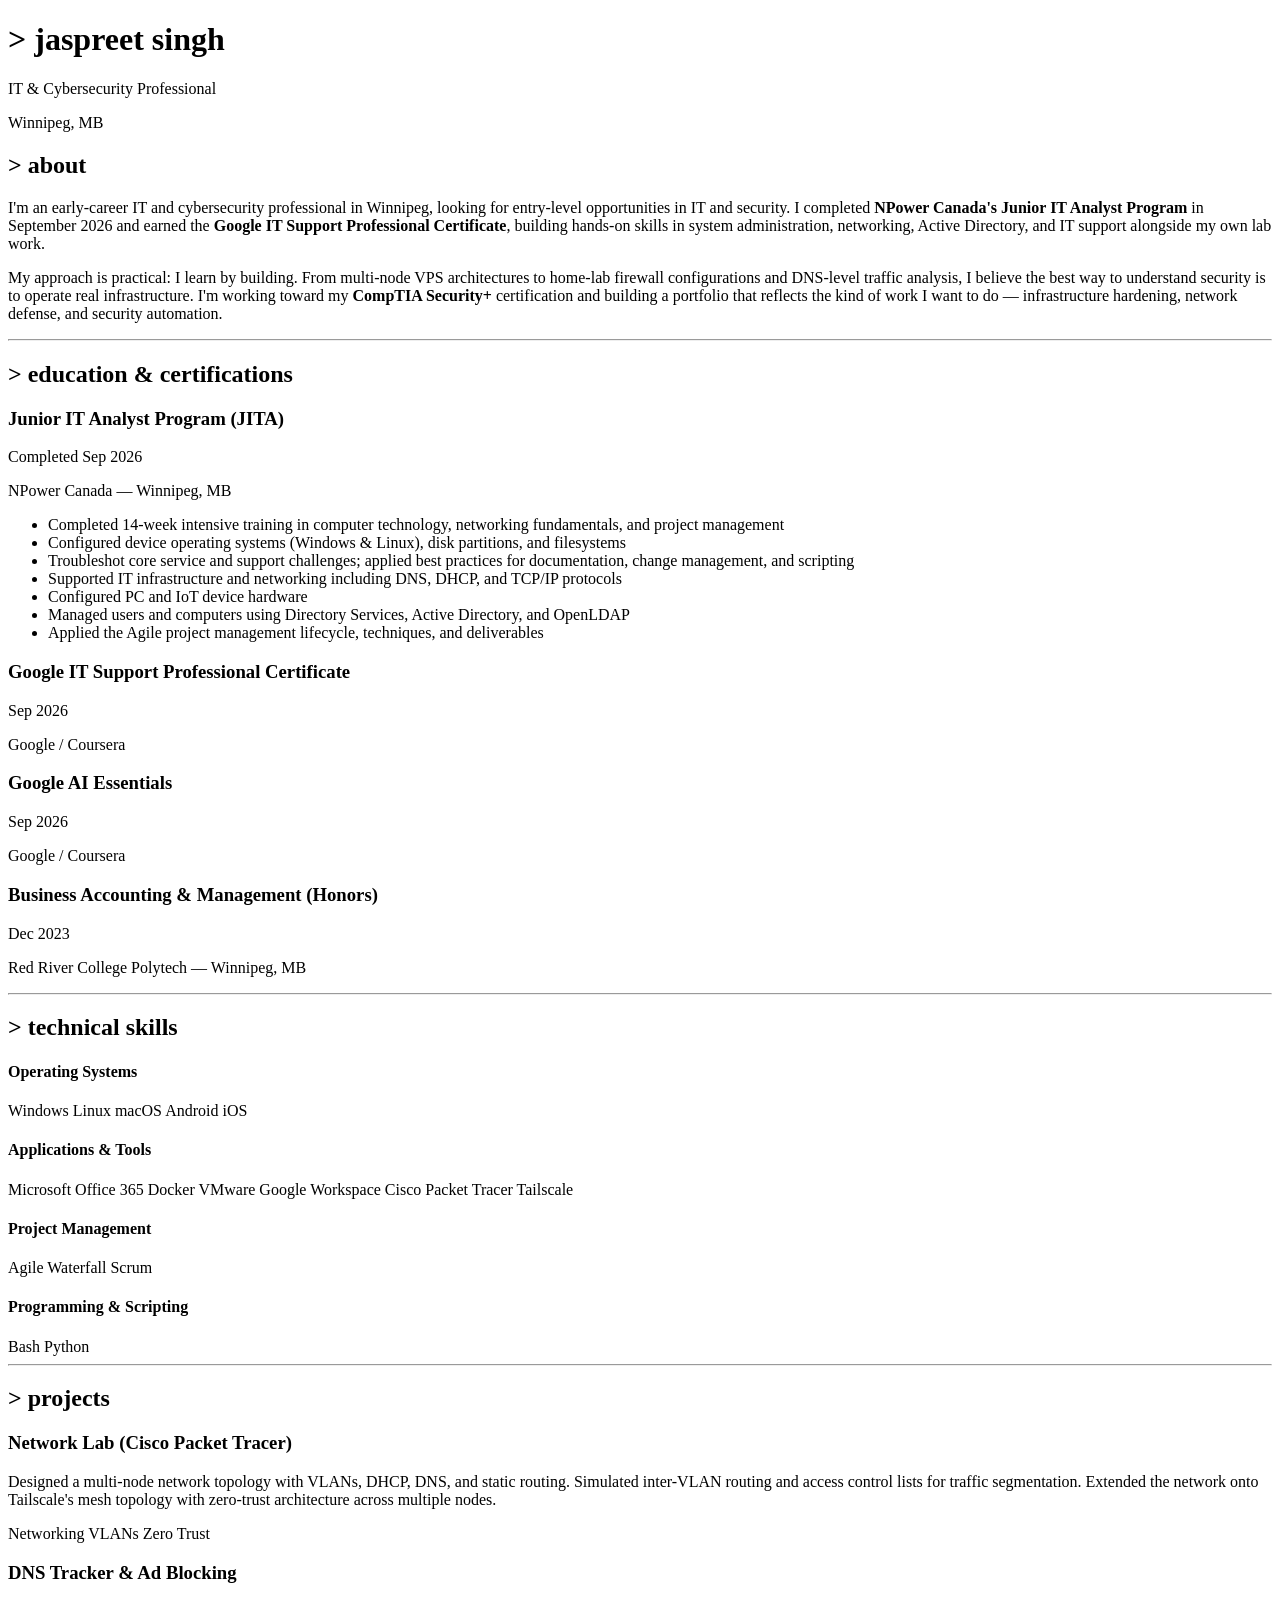
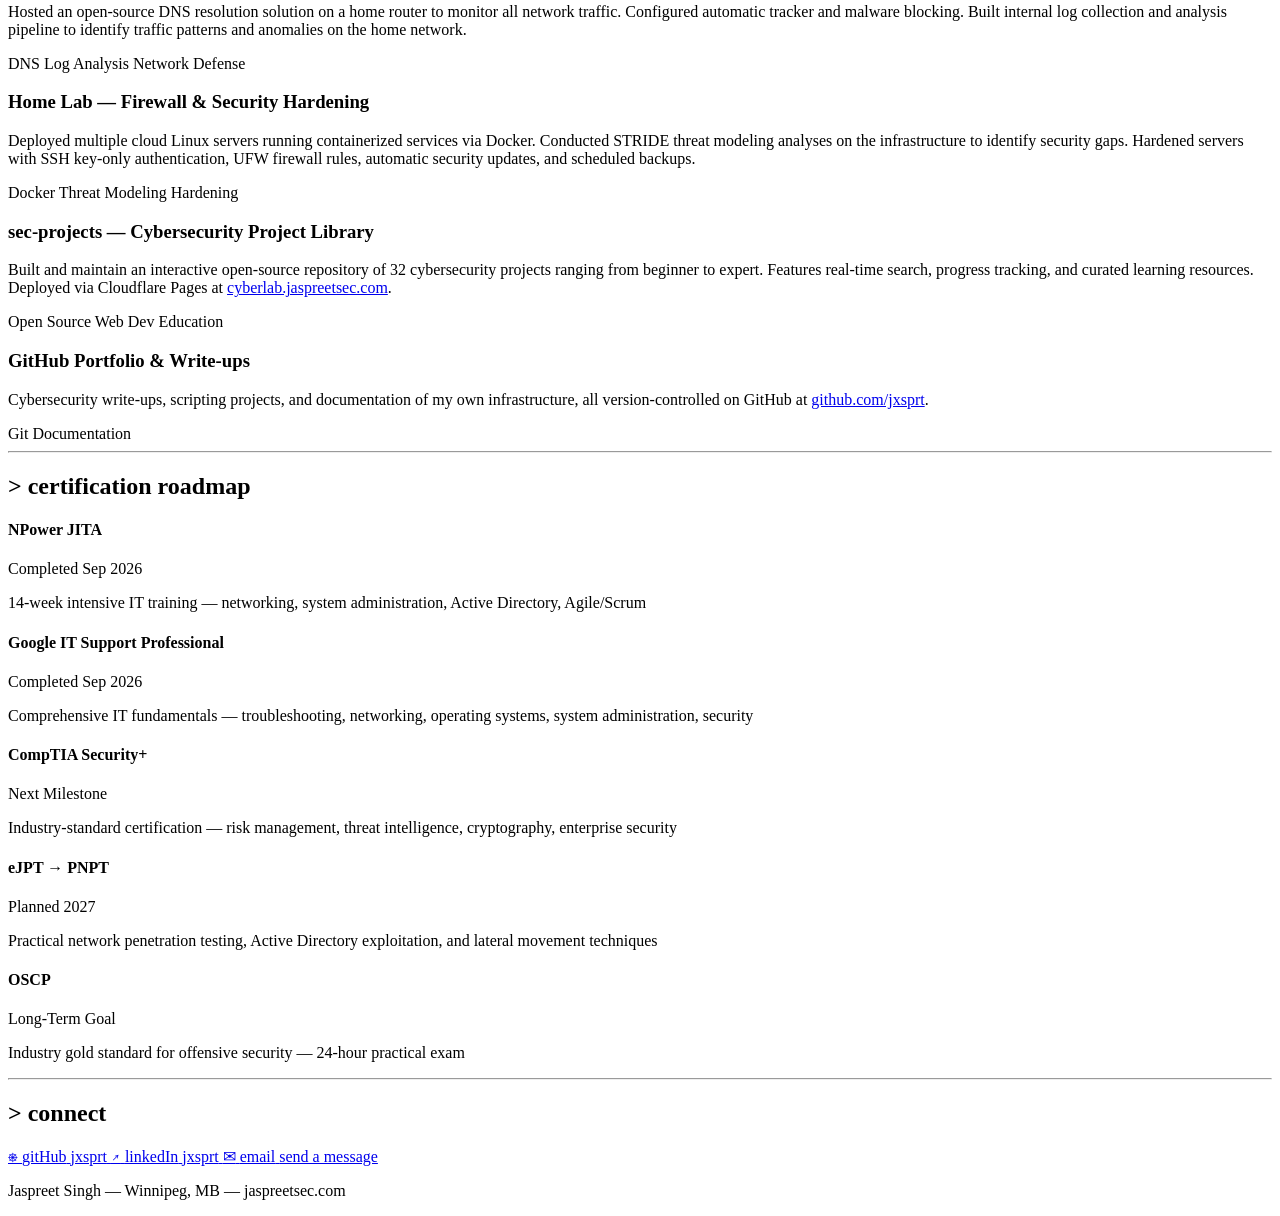
==== index.html @ 6d8e6ffd "Sync portfolio copy with resume: mark NPower JITA completed Sep 2026 Co-Authored-By: Devin AI <15824" ====
<!DOCTYPE html>
<html lang="en">
<head>
    <meta charset="UTF-8">
    <meta name="viewport" content="width=device-width, initial-scale=1.0">
    <meta name="description" content="Jaspreet Singh — IT & Cybersecurity Professional in Winnipeg. NPower JITA graduate and home lab builder seeking entry-level IT and cybersecurity roles.">
    <meta property="og:title" content="Jaspreet Singh — IT & Cybersecurity">
    <meta property="og:description" content="IT & Cybersecurity professional based in Winnipeg. Building infrastructure, breaking into security, documenting the journey.">
    <meta property="og:url" content="https://jaspreetsec.com">
    <meta property="og:type" content="website">
    <link rel="canonical" href="https://jaspreetsec.com">
    <title>Jaspreet Singh — IT & Cybersecurity</title>
    <link rel="icon" type="image/x-icon" href="favicon.ico">
    <link rel="stylesheet" href="styles.css">
</head>
<body>
    <div class="container">
        <header>
            <h1>> jaspreet singh</h1>
            <p class="subtitle">IT & Cybersecurity Professional</p>
            <p class="location">Winnipeg, MB</p>
        </header>

        <main>
            <!-- About -->
            <section id="about">
                <h2>&gt; about</h2>
                <p>I'm an early-career IT and cybersecurity professional in Winnipeg, looking for entry-level opportunities in IT and security. I completed <strong>NPower Canada's Junior IT Analyst Program</strong> in September 2026 and earned the <strong>Google IT Support Professional Certificate</strong>, building hands-on skills in system administration, networking, Active Directory, and IT support alongside my own lab work.</p>
                <p>My approach is practical: I learn by building. From multi-node VPS architectures to home-lab firewall configurations and DNS-level traffic analysis, I believe the best way to understand security is to operate real infrastructure. I'm working toward my <strong>CompTIA Security+</strong> certification and building a portfolio that reflects the kind of work I want to do — infrastructure hardening, network defense, and security automation.</p>
            </section>

            <hr>

            <!-- Education & Certifications -->
            <section id="education">
                <h2>&gt; education &amp; certifications</h2>

                <div class="edu-item">
                    <div class="edu-header">
                        <h3>Junior IT Analyst Program (JITA)</h3>
                        <span class="edu-status completed">Completed Sep 2026</span>
                    </div>
                    <p class="edu-subtitle">NPower Canada — Winnipeg, MB</p>
                    <ul>
                        <li>Completed 14-week intensive training in computer technology, networking fundamentals, and project management</li>
                        <li>Configured device operating systems (Windows & Linux), disk partitions, and filesystems</li>
                        <li>Troubleshot core service and support challenges; applied best practices for documentation, change management, and scripting</li>
                        <li>Supported IT infrastructure and networking including DNS, DHCP, and TCP/IP protocols</li>
                        <li>Configured PC and IoT device hardware</li>
                        <li>Managed users and computers using Directory Services, Active Directory, and OpenLDAP</li>
                        <li>Applied the Agile project management lifecycle, techniques, and deliverables</li>
                    </ul>
                </div>

                <div class="edu-item">
                    <div class="edu-header">
                        <h3>Google IT Support Professional Certificate</h3>
                        <span class="edu-status completed">Sep 2026</span>
                    </div>
                    <p class="edu-subtitle">Google / Coursera</p>
                </div>

                <div class="edu-item">
                    <div class="edu-header">
                        <h3>Google AI Essentials</h3>
                        <span class="edu-status completed">Sep 2026</span>
                    </div>
                    <p class="edu-subtitle">Google / Coursera</p>
                </div>

                <div class="edu-item">
                    <div class="edu-header">
                        <h3>Business Accounting & Management (Honors)</h3>
                        <span class="edu-status completed">Dec 2023</span>
                    </div>
                    <p class="edu-subtitle">Red River College Polytech — Winnipeg, MB</p>
                </div>
            </section>

            <hr>

            <!-- Technical Skills -->
            <section id="skills">
                <h2>&gt; technical skills</h2>

                <div class="skill-category">
                    <h4>Operating Systems</h4>
                    <div class="skills-row">
                        <span class="skill-tag">Windows</span>
                        <span class="skill-tag">Linux</span>
                        <span class="skill-tag">macOS</span>
                        <span class="skill-tag">Android</span>
                        <span class="skill-tag">iOS</span>
                    </div>
                </div>

                <div class="skill-category">
                    <h4>Applications & Tools</h4>
                    <div class="skills-row">
                        <span class="skill-tag">Microsoft Office 365</span>
                        <span class="skill-tag">Docker</span>
                        <span class="skill-tag">VMware</span>
                        <span class="skill-tag">Google Workspace</span>
                        <span class="skill-tag">Cisco Packet Tracer</span>
                        <span class="skill-tag">Tailscale</span>
                    </div>
                </div>

                <div class="skill-category">
                    <h4>Project Management</h4>
                    <div class="skills-row">
                        <span class="skill-tag">Agile</span>
                        <span class="skill-tag">Waterfall</span>
                        <span class="skill-tag">Scrum</span>
                    </div>
                </div>

                <div class="skill-category">
                    <h4>Programming & Scripting</h4>
                    <div class="skills-row">
                        <span class="skill-tag">Bash</span>
                        <span class="skill-tag">Python</span>
                    </div>
                </div>
            </section>

            <hr>

            <!-- Projects -->
            <section id="projects">
                <h2>&gt; projects</h2>

                <div class="project">
                    <h3>Network Lab (Cisco Packet Tracer)</h3>
                    <p>Designed a multi-node network topology with VLANs, DHCP, DNS, and static routing. Simulated inter-VLAN routing and access control lists for traffic segmentation. Extended the network onto Tailscale's mesh topology with zero-trust architecture across multiple nodes.</p>
                    <div class="project-tags">
                        <span class="tag">Networking</span>
                        <span class="tag">VLANs</span>
                        <span class="tag">Zero Trust</span>
                    </div>
                </div>

                <div class="project">
                    <h3>DNS Tracker & Ad Blocking</h3>
                    <p>Hosted an open-source DNS resolution solution on a home router to monitor all network traffic. Configured automatic tracker and malware blocking. Built internal log collection and analysis pipeline to identify traffic patterns and anomalies on the home network.</p>
                    <div class="project-tags">
                        <span class="tag">DNS</span>
                        <span class="tag">Log Analysis</span>
                        <span class="tag">Network Defense</span>
                    </div>
                </div>

                <div class="project">
                    <h3>Home Lab — Firewall & Security Hardening</h3>
                    <p>Deployed multiple cloud Linux servers running containerized services via Docker. Conducted STRIDE threat modeling analyses on the infrastructure to identify security gaps. Hardened servers with SSH key-only authentication, UFW firewall rules, automatic security updates, and scheduled backups.</p>
                    <div class="project-tags">
                        <span class="tag">Docker</span>
                        <span class="tag">Threat Modeling</span>
                        <span class="tag">Hardening</span>
                    </div>
                </div>

                <div class="project">
                    <h3>sec-projects — Cybersecurity Project Library</h3>
                    <p>Built and maintain an interactive open-source repository of 32 cybersecurity projects ranging from beginner to expert. Features real-time search, progress tracking, and curated learning resources. Deployed via Cloudflare Pages at <a href="https://cyberlab.jaspreetsec.com" target="_blank" rel="noopener noreferrer" class="link">cyberlab.jaspreetsec.com</a>.</p>
                    <div class="project-tags">
                        <span class="tag">Open Source</span>
                        <span class="tag">Web Dev</span>
                        <span class="tag">Education</span>
                    </div>
                </div>

                <div class="project">
                    <h3>GitHub Portfolio & Write-ups</h3>
                    <p>Cybersecurity write-ups, scripting projects, and documentation of my own infrastructure, all version-controlled on GitHub at <a href="https://github.com/jxsprt" target="_blank" rel="noopener noreferrer" class="link">github.com/jxsprt</a>.</p>
                    <div class="project-tags">
                        <span class="tag">Git</span>
                        <span class="tag">Documentation</span>
                    </div>
                </div>
            </section>

            <hr>

            <!-- Cert Roadmap -->
            <section id="roadmap">
                <h2>&gt; certification roadmap</h2>
                <div class="roadmap">
                    <div class="roadmap-item">
                        <div class="roadmap-marker active"></div>
                        <div class="roadmap-content">
                            <h4>NPower JITA</h4>
                            <span class="roadmap-status">Completed Sep 2026</span>
                            <p>14-week intensive IT training — networking, system administration, Active Directory, Agile/Scrum</p>
                        </div>
                    </div>
                    <div class="roadmap-item">
                        <div class="roadmap-marker active"></div>
                        <div class="roadmap-content">
                            <h4>Google IT Support Professional</h4>
                            <span class="roadmap-status">Completed Sep 2026</span>
                            <p>Comprehensive IT fundamentals — troubleshooting, networking, operating systems, system administration, security</p>
                        </div>
                    </div>
                    <div class="roadmap-item">
                        <div class="roadmap-marker"></div>
                        <div class="roadmap-content">
                            <h4>CompTIA Security+</h4>
                            <span class="roadmap-status">Next Milestone</span>
                            <p>Industry-standard certification — risk management, threat intelligence, cryptography, enterprise security</p>
                        </div>
                    </div>
                    <div class="roadmap-item">
                        <div class="roadmap-marker"></div>
                        <div class="roadmap-content">
                            <h4>eJPT → PNPT</h4>
                            <span class="roadmap-status">Planned 2027</span>
                            <p>Practical network penetration testing, Active Directory exploitation, and lateral movement techniques</p>
                        </div>
                    </div>
                    <div class="roadmap-item">
                        <div class="roadmap-marker"></div>
                        <div class="roadmap-content">
                            <h4>OSCP</h4>
                            <span class="roadmap-status">Long-Term Goal</span>
                            <p>Industry gold standard for offensive security — 24-hour practical exam</p>
                        </div>
                    </div>
                </div>
            </section>

            <hr>

            <!-- Connect -->
            <section id="connect">
                <h2>&gt; connect</h2>
                <div class="connect-grid">
                    <a href="https://github.com/jxsprt" target="_blank" rel="noopener noreferrer" class="connect-link">
                        <span class="connect-icon">&#x2388;</span>
                        <span>gitHub</span>
                        <span class="connect-handle">jxsprt</span>
                    </a>
                    <a href="https://linkedin.com/in/jxsprt" target="_blank" rel="noopener noreferrer" class="connect-link">
                        <span class="connect-icon">&#x2197;</span>
                        <span>linkedIn</span>
                        <span class="connect-handle">jxsprt</span>
                    </a>
                    <a href="mailto:hello@jaspreetsec.com" class="connect-link">
                        <span class="connect-icon">&#x2709;</span>
                        <span>email</span>
                        <span class="connect-handle">send a message</span>
                    </a>
                </div>
            </section>
        </main>

        <footer>
            <p>Jaspreet Singh &mdash; Winnipeg, MB &mdash; jaspreetsec.com</p>
        </footer>
    </div>
    <script src="script.js"></script>
</body>
</html>
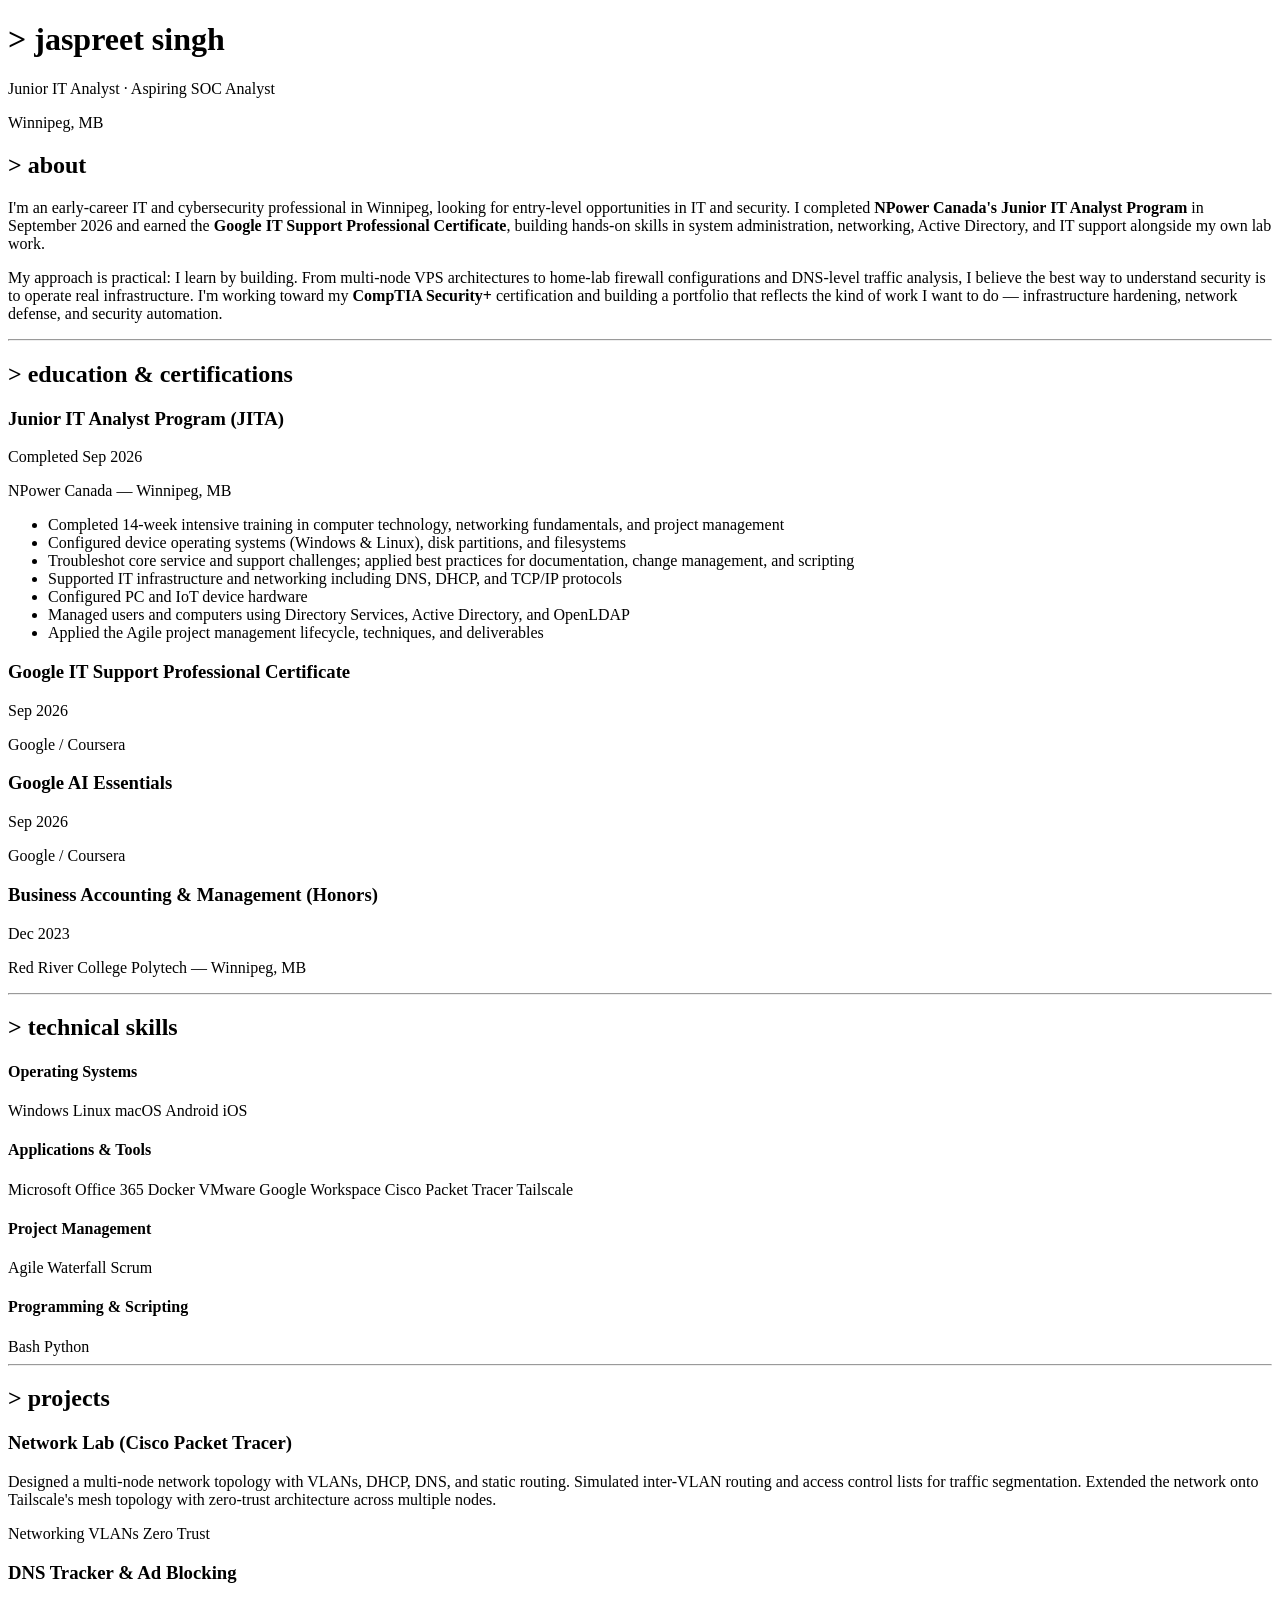
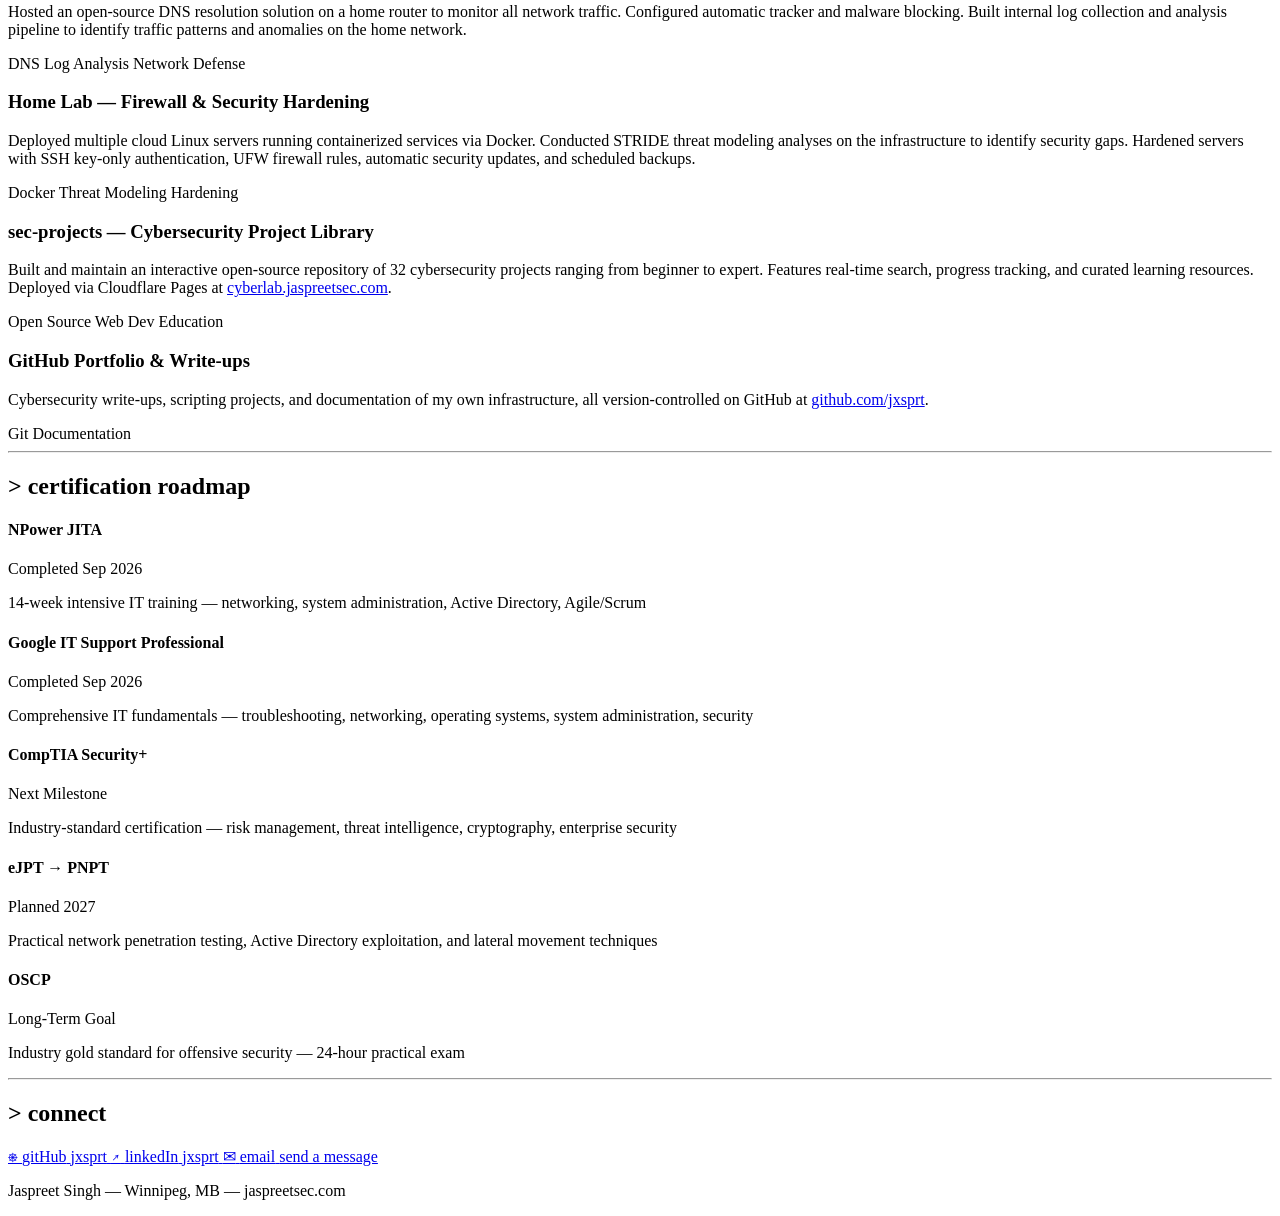
==== commit 9cca17f0: "Name target roles in header: Junior IT Analyst, Aspiring SOC Analyst Co-Authored-By: Devin AI <15824" ====
--- a/index.html
+++ b/index.html
@@ -4,12 +4,12 @@
     <meta charset="UTF-8">
     <meta name="viewport" content="width=device-width, initial-scale=1.0">
     <meta name="description" content="Jaspreet Singh — IT & Cybersecurity Professional in Winnipeg. NPower JITA graduate and home lab builder seeking entry-level IT and cybersecurity roles.">
-    <meta property="og:title" content="Jaspreet Singh — IT & Cybersecurity">
+    <meta property="og:title" content="Jaspreet Singh — Junior IT Analyst · Aspiring SOC Analyst">
     <meta property="og:description" content="IT & Cybersecurity professional based in Winnipeg. Building infrastructure, breaking into security, documenting the journey.">
     <meta property="og:url" content="https://jaspreetsec.com">
     <meta property="og:type" content="website">
     <link rel="canonical" href="https://jaspreetsec.com">
-    <title>Jaspreet Singh — IT & Cybersecurity</title>
+    <title>Jaspreet Singh — Junior IT Analyst · Aspiring SOC Analyst</title>
     <link rel="icon" type="image/x-icon" href="favicon.ico">
     <link rel="stylesheet" href="styles.css">
 </head>
@@ -17,7 +17,7 @@
     <div class="container">
         <header>
             <h1>> jaspreet singh</h1>
-            <p class="subtitle">IT & Cybersecurity Professional</p>
+            <p class="subtitle">Junior IT Analyst &middot; Aspiring SOC Analyst</p>
             <p class="location">Winnipeg, MB</p>
         </header>
 
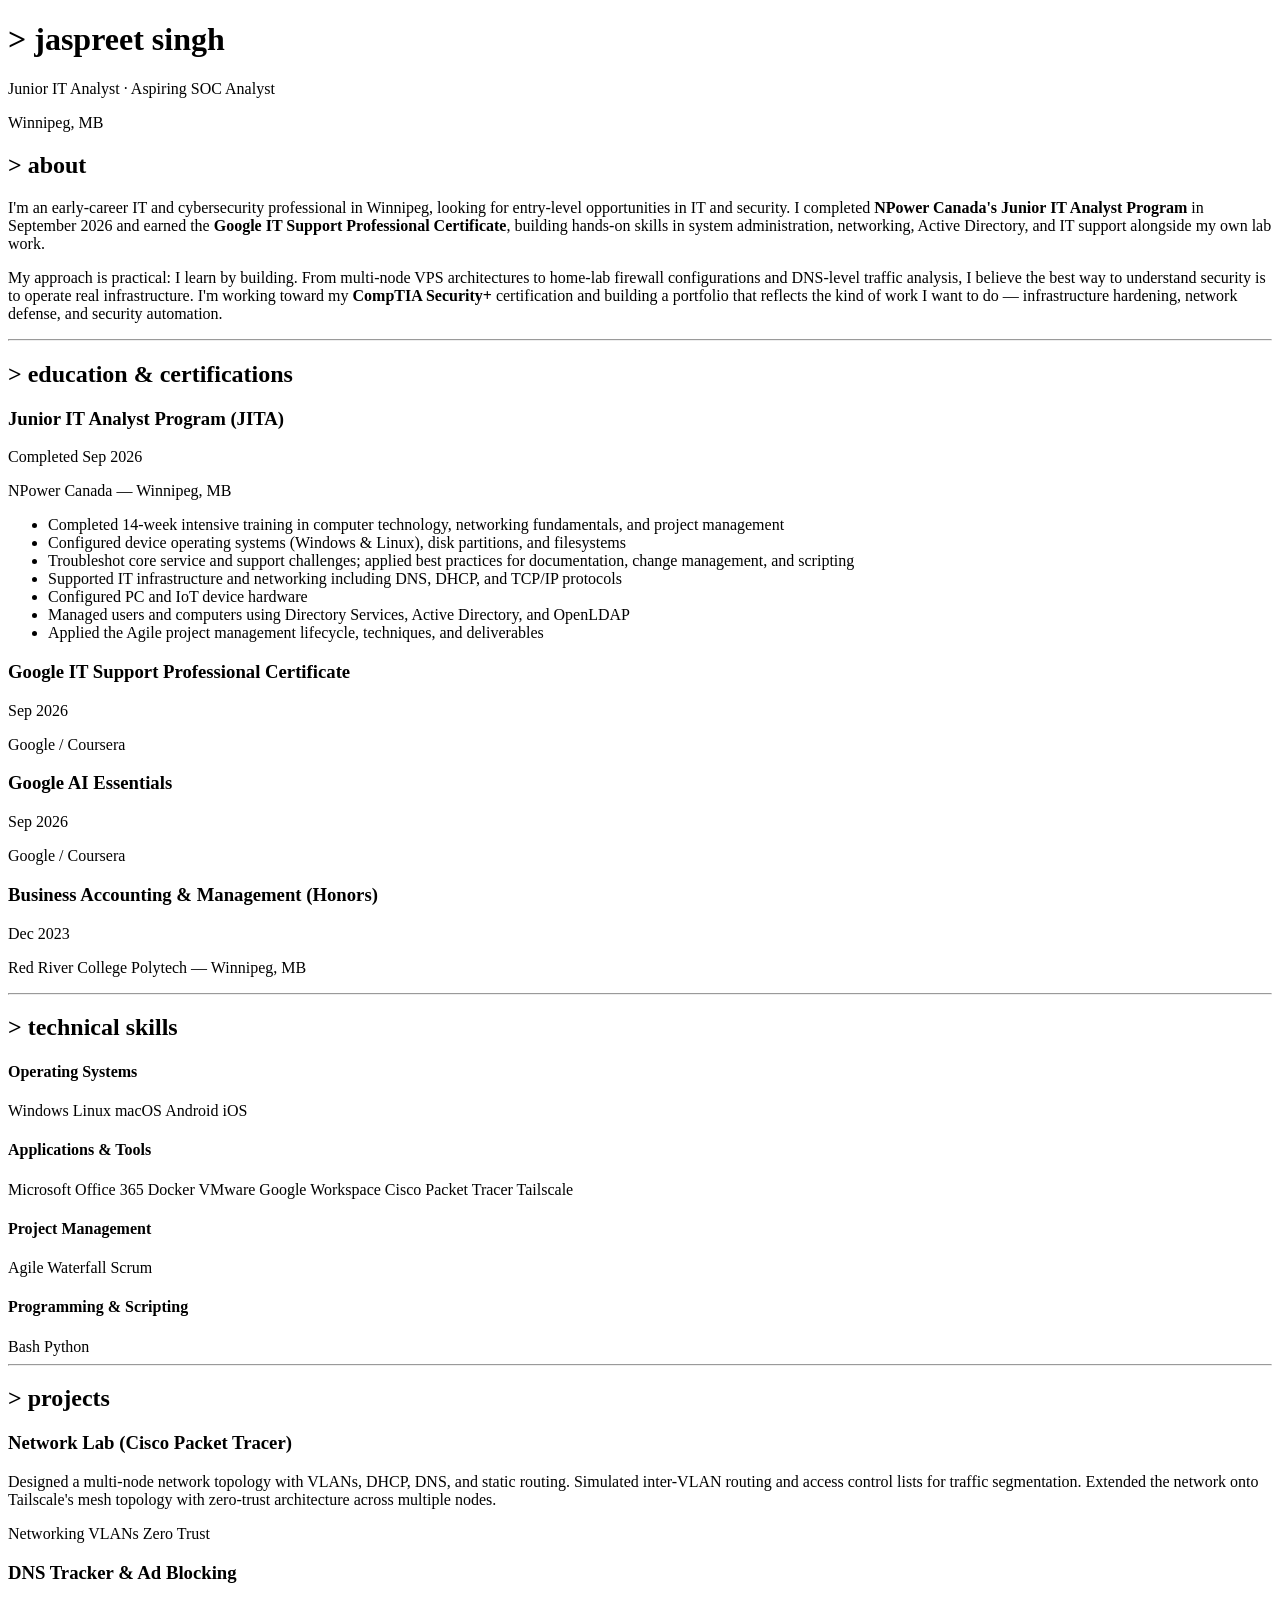
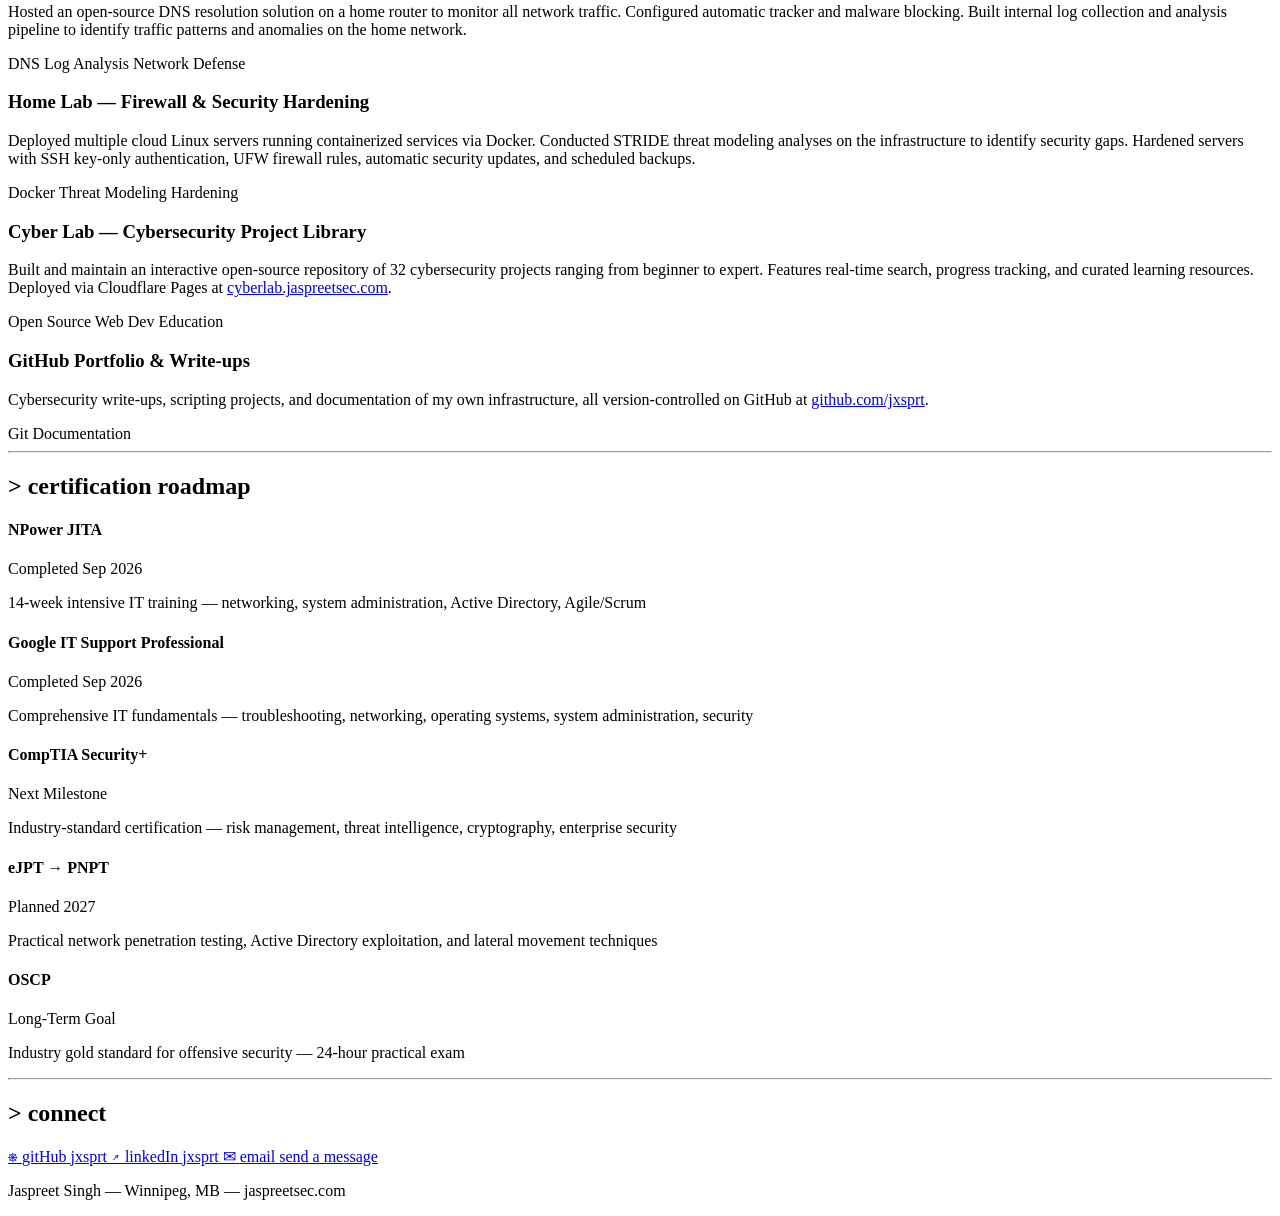
==== commit 2f34f4f0: "Rename sec-projects to Cyber Lab Co-Authored-By: Devin AI <158243242+devin-ai-integration[bot]@users" ====
--- a/index.html
+++ b/index.html
@@ -161,7 +161,7 @@
                 </div>
 
                 <div class="project">
-                    <h3>sec-projects — Cybersecurity Project Library</h3>
+                    <h3>Cyber Lab — Cybersecurity Project Library</h3>
                     <p>Built and maintain an interactive open-source repository of 32 cybersecurity projects ranging from beginner to expert. Features real-time search, progress tracking, and curated learning resources. Deployed via Cloudflare Pages at <a href="https://cyberlab.jaspreetsec.com" target="_blank" rel="noopener noreferrer" class="link">cyberlab.jaspreetsec.com</a>.</p>
                     <div class="project-tags">
                         <span class="tag">Open Source</span>
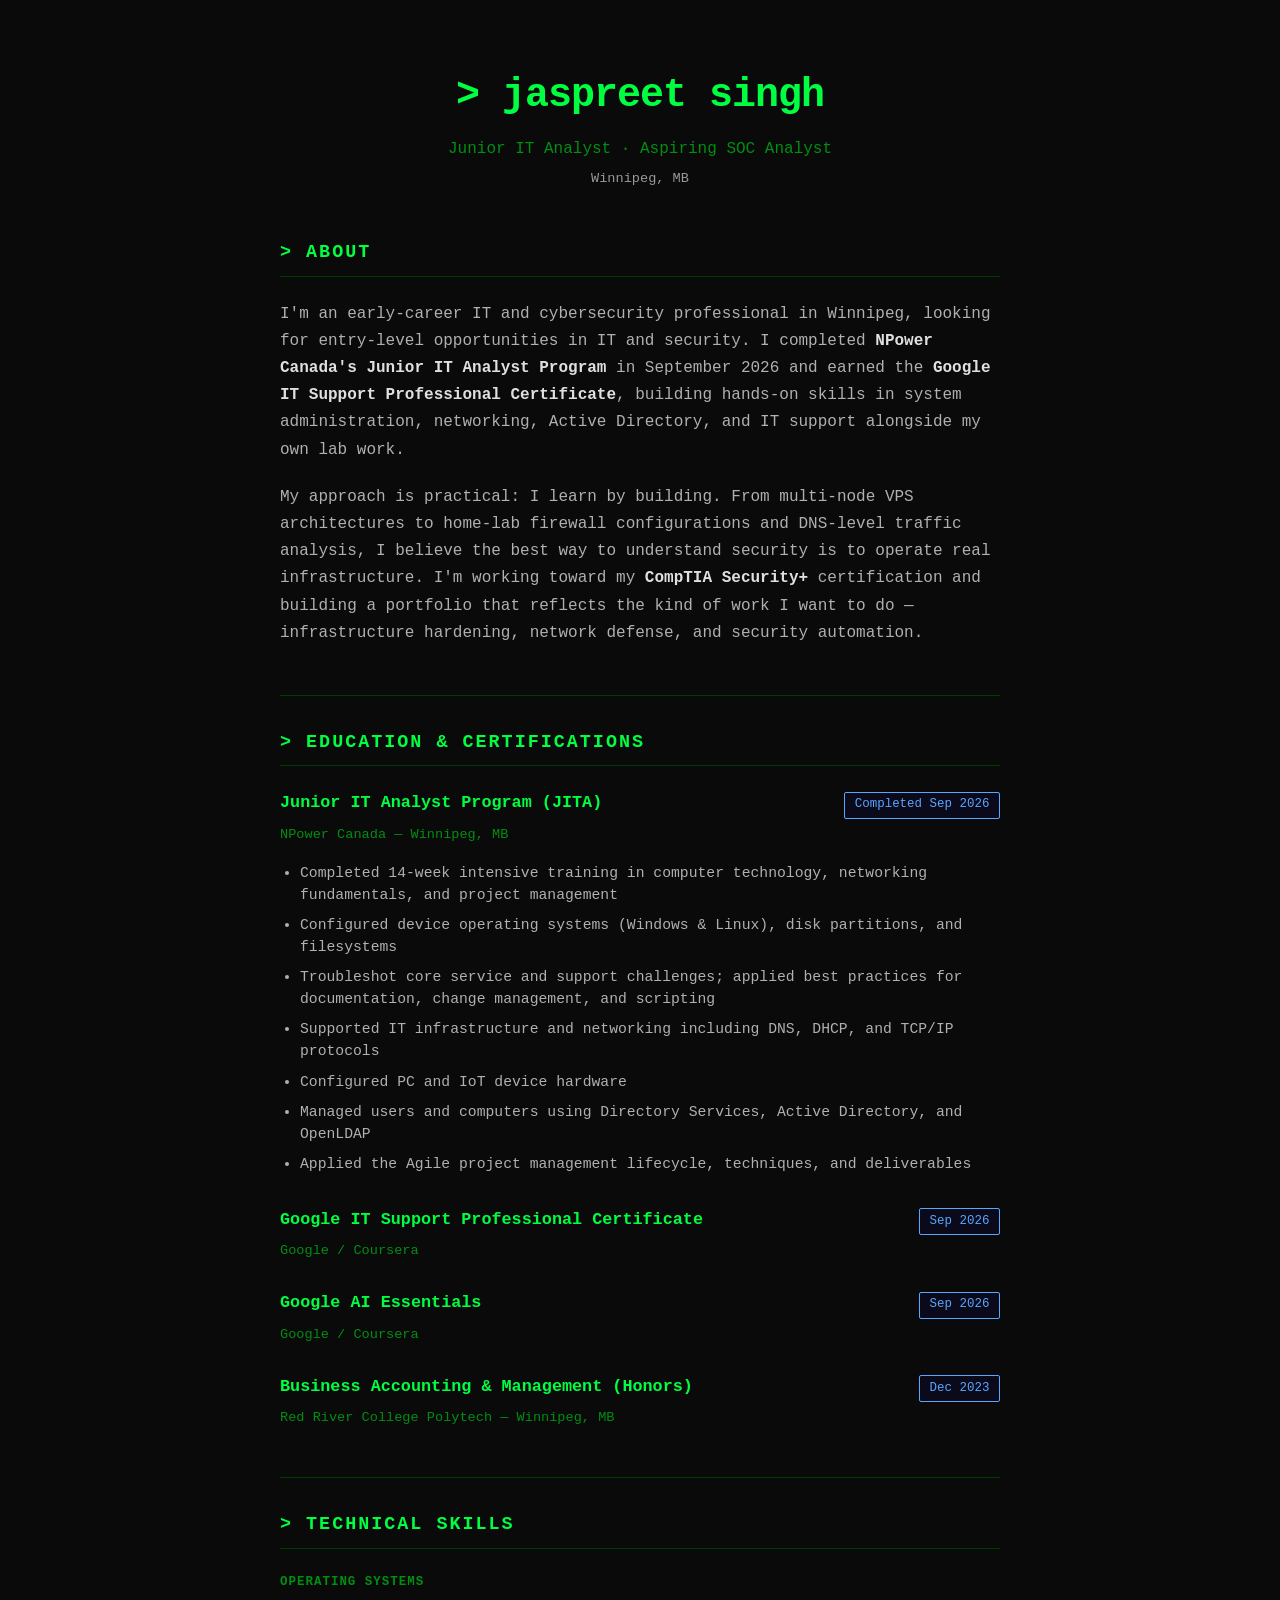
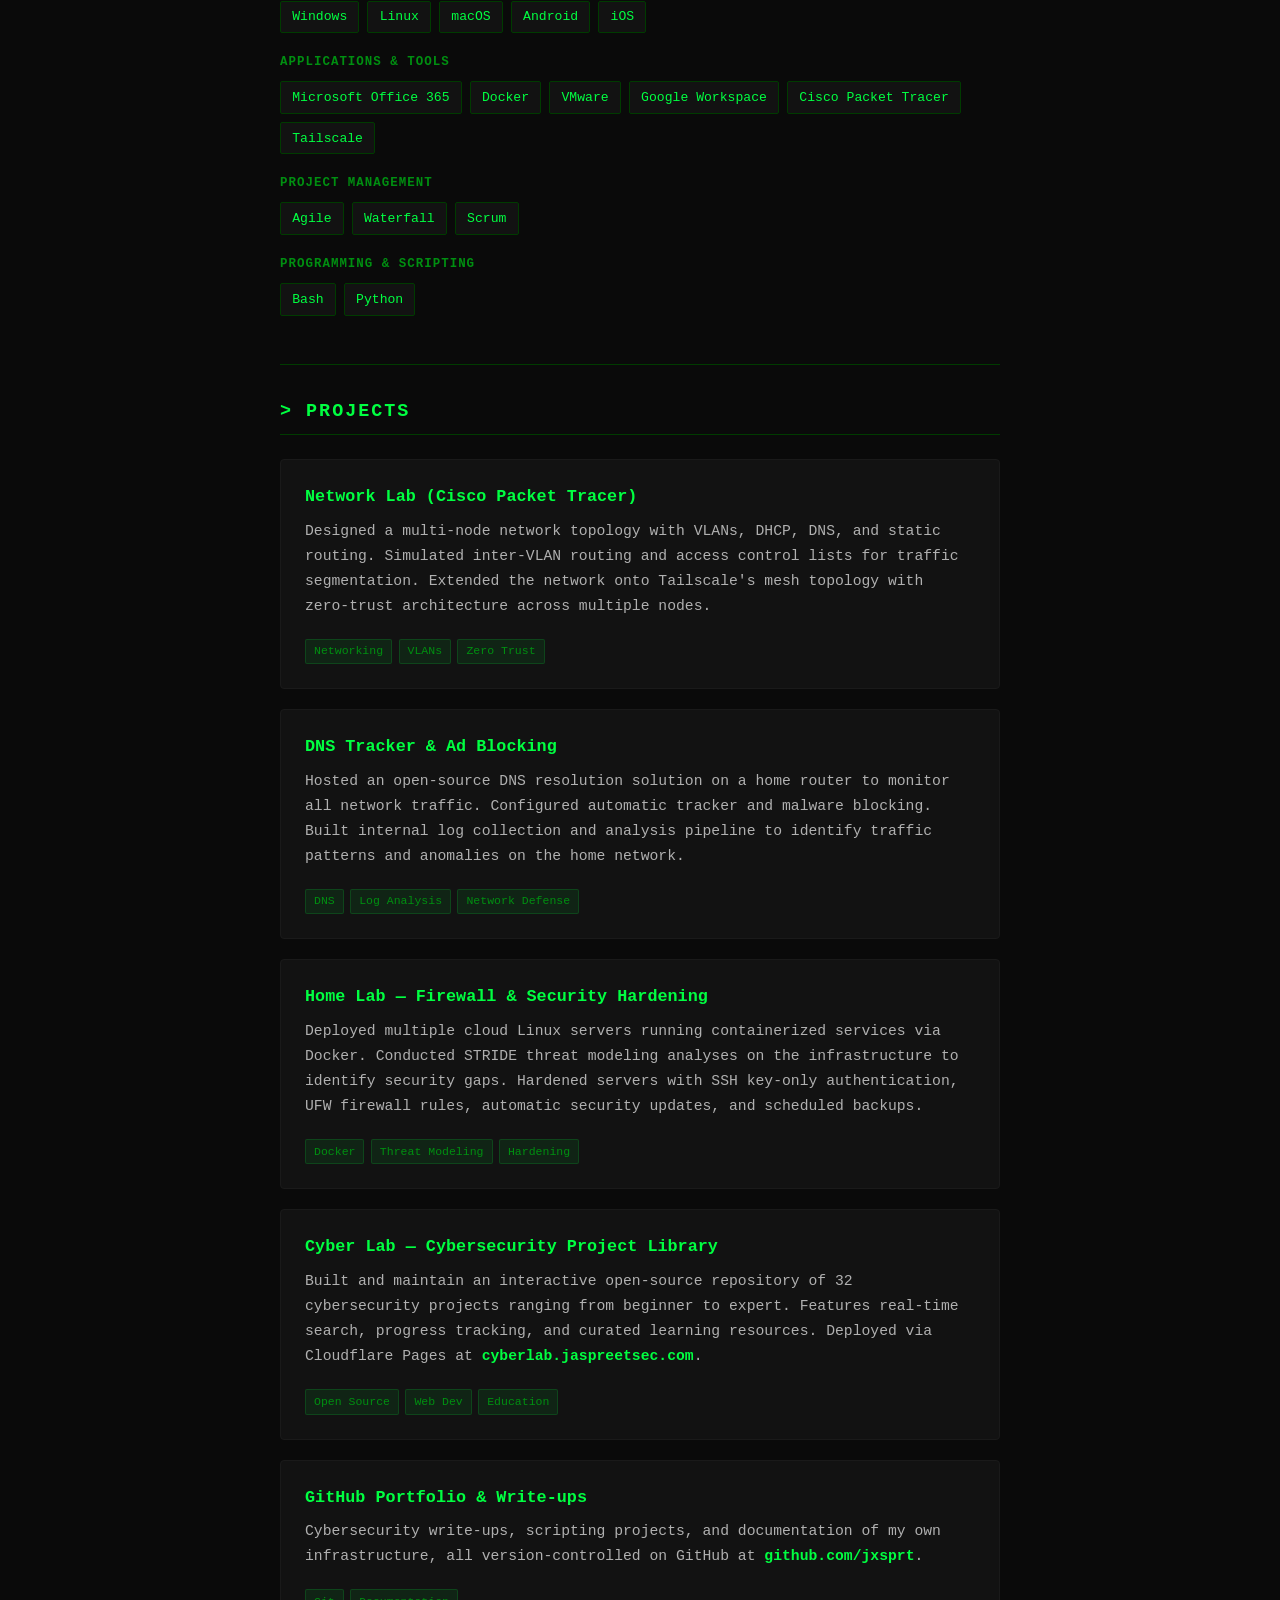
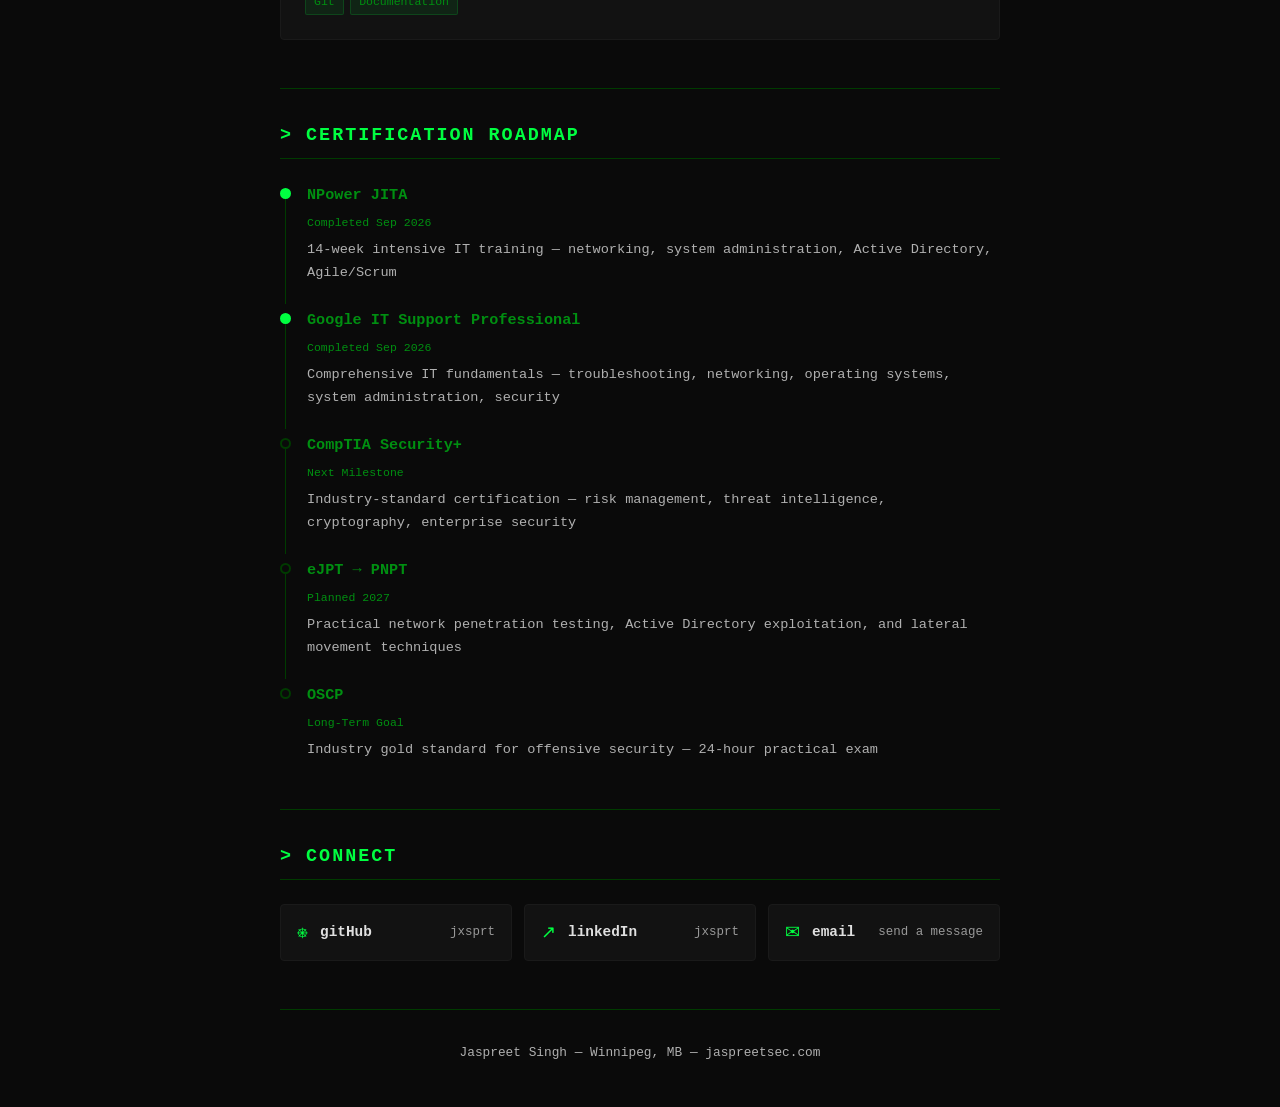
==== commit de096e14: "Add static blog: index, AI-ready post template, home section, Pages packaging Co-Authored-By: Devin " ====
--- a/index.html
+++ b/index.html
@@ -182,6 +182,15 @@
 
             <hr>
 
+            <!-- Blog (posts listed in blog/posts.js; section hides itself when empty) -->
+            <section id="blog">
+                <h2>&gt; blog</h2>
+                <div id="blog-list" data-base="blog/" data-limit="3" data-hide-empty></div>
+                <p><a href="blog/" class="link">all write-ups &rarr;</a></p>
+            </section>
+
+            <hr>
+
             <!-- Cert Roadmap -->
             <section id="roadmap">
                 <h2>&gt; certification roadmap</h2>
@@ -258,6 +267,8 @@
             <p>Jaspreet Singh &mdash; Winnipeg, MB &mdash; jaspreetsec.com</p>
         </footer>
     </div>
+    <script src="blog/posts.js"></script>
+    <script src="blog/blog.js"></script>
     <script src="script.js"></script>
 </body>
 </html>
--- a/styles.css
+++ b/styles.css
@@ -0,0 +1,288 @@
+/* Hacker Terminal - Green & Black Theme */
+:root {
+  --bg-color: #0a0a0a;
+  --card-bg: #121212;
+  --terminal-green: #00ff41;
+  --dim-green: #008f11;
+  --dark-green: #003b00;
+  --text-main: #e0e0e0;
+  --border-color: #1a1a1a;
+  --text-dim: #b0b0b0;
+  --text-muted: #999;
+}
+
+* { margin: 0; padding: 0; box-sizing: border-box; }
+
+html, body {
+  font-family: 'Input Mono', 'Menlo', 'Monaco', 'Courier New', monospace;
+  background-color: var(--bg-color);
+  color: var(--text-main);
+  line-height: 1.6;
+  font-size: 16px;
+  min-height: 100vh;
+  scroll-behavior: smooth;
+}
+
+body {
+  display: flex;
+  flex-direction: column;
+  align-items: center;
+  padding: 2rem 1rem;
+}
+
+.container { max-width: 720px; width: 100%; margin: 0 auto; }
+
+/* ===== Header ===== */
+header {
+  width: 100%;
+  text-align: center;
+  margin-bottom: 3rem;
+  padding-top: 2rem;
+}
+
+h1 {
+  font-size: 2.5rem;
+  font-weight: 700;
+  letter-spacing: -1px;
+  margin-bottom: 0.5rem;
+  color: var(--terminal-green);
+}
+
+.subtitle {
+  font-size: 1rem;
+  color: var(--dim-green);
+  font-weight: 400;
+  margin-bottom: 0.25rem;
+}
+
+.location {
+  font-size: 0.85rem;
+  color: var(--text-muted);
+}
+
+/* ===== Sections ===== */
+main { width: 100%; }
+section { margin-bottom: 3rem; }
+
+h2 {
+  font-size: 1.15rem;
+  font-weight: 600;
+  margin-bottom: 1.5rem;
+  color: var(--terminal-green);
+  padding-bottom: 0.5rem;
+  border-bottom: 1px solid var(--dark-green);
+  text-transform: uppercase;
+  letter-spacing: 2px;
+}
+
+h3 { font-size: 1.05rem; font-weight: 600; margin-bottom: 0.5rem; color: var(--terminal-green); }
+h4 { font-size: 0.9rem; font-weight: 600; margin-bottom: 0.5rem; color: var(--dim-green); }
+
+p { margin-bottom: 1.25rem; line-height: 1.7; color: var(--text-dim); }
+p strong { color: var(--text-main); }
+
+ul { margin: 0.75rem 0 1rem 1.25rem; }
+li { padding: 0.25rem 0; color: var(--text-dim); font-size: 0.92rem; line-height: 1.5; }
+
+/* ===== Education ===== */
+.edu-item { margin-bottom: 1.75rem; }
+.edu-header { display: flex; justify-content: space-between; align-items: baseline; flex-wrap: wrap; gap: 0.5rem; margin-bottom: 0.25rem; }
+.edu-header h3 { margin-bottom: 0; }
+.edu-subtitle { font-size: 0.85rem; color: var(--dim-green); margin-bottom: 0.5rem; }
+
+.edu-status {
+  font-size: 0.78rem;
+  padding: 0.15rem 0.6rem;
+  border-radius: 2px;
+  font-family: monospace;
+  white-space: nowrap;
+}
+.edu-status.active     { background: #0a2a0a; color: var(--terminal-green); border: 1px solid var(--dim-green); }
+.edu-status.in-progress { background: #1a1a0a; color: #d29922; border: 1px solid #d29922; }
+.edu-status.completed  { background: #0a0a1a; color: #58a6ff; border: 1px solid #58a6ff; }
+
+/* ===== Skills ===== */
+.skill-category { margin-bottom: 1.25rem; }
+.skill-category h4 { text-transform: uppercase; font-size: 0.78rem; letter-spacing: 1px; margin-bottom: 0.5rem; }
+
+.skills-row { display: flex; flex-wrap: wrap; gap: 0.5rem; }
+
+.skill-tag {
+  background: var(--card-bg);
+  border: 1px solid var(--dark-green);
+  padding: 0.3rem 0.7rem;
+  border-radius: 2px;
+  font-size: 0.82rem;
+  color: var(--terminal-green);
+  transition: all 0.3s ease;
+}
+.skill-tag:hover { background: var(--dark-green); color: #fff; }
+
+/* ===== Projects ===== */
+.project {
+  background: var(--card-bg);
+  border: 1px solid var(--border-color);
+  border-radius: 4px;
+  padding: 1.5rem;
+  margin-bottom: 1.25rem;
+  transition: border 0.3s ease;
+}
+.project:hover { border-color: var(--dim-green); }
+.project h3 { margin-bottom: 0.5rem; }
+.project p { font-size: 0.92rem; }
+
+.project-tags { display: flex; flex-wrap: wrap; gap: 0.4rem; margin-top: 1rem; }
+
+.tag {
+  font-size: 0.72rem;
+  padding: 0.15rem 0.5rem;
+  border-radius: 2px;
+  background: rgba(0, 255, 65, 0.08);
+  color: var(--dim-green);
+  border: 1px solid rgba(0, 255, 65, 0.15);
+}
+
+/* ===== Roadmap ===== */
+.roadmap { margin-bottom: 1rem; }
+
+.roadmap-item {
+  display: flex;
+  gap: 1rem;
+  margin-bottom: 1.5rem;
+  position: relative;
+}
+
+.roadmap-item::before {
+  content: '';
+  position: absolute;
+  left: 5px;
+  top: 16px;
+  bottom: -1.25rem;
+  width: 1px;
+  background: var(--dark-green);
+}
+.roadmap-item:last-child::before { display: none; }
+
+.roadmap-marker {
+  width: 11px;
+  height: 11px;
+  border-radius: 50%;
+  border: 2px solid var(--dark-green);
+  flex-shrink: 0;
+  margin-top: 5px;
+  position: relative;
+  z-index: 1;
+}
+.roadmap-marker.active { background: var(--terminal-green); border-color: var(--terminal-green); }
+
+.roadmap-content { flex: 1; min-width: 0; }
+.roadmap-content h4 { margin-bottom: 0.15rem; font-size: 0.95rem; }
+.roadmap-content p { font-size: 0.85rem; margin-bottom: 0; }
+
+.roadmap-status {
+  display: inline-block;
+  font-size: 0.72rem;
+  color: var(--dim-green);
+  margin-bottom: 0.35rem;
+  font-family: monospace;
+}
+
+/* ===== Connect ===== */
+.connect-grid { display: grid; grid-template-columns: repeat(auto-fit, minmax(200px, 1fr)); gap: 0.75rem; }
+
+.connect-link {
+  display: flex;
+  align-items: center;
+  gap: 0.75rem;
+  padding: 0.85rem 1rem;
+  background: var(--card-bg);
+  border: 1px solid var(--border-color);
+  border-radius: 4px;
+  text-decoration: none;
+  color: var(--text-main);
+  transition: all 0.3s ease;
+}
+.connect-link:hover { border-color: var(--terminal-green); background: rgba(0, 255, 65, 0.03); }
+
+.connect-icon { font-size: 1.1rem; color: var(--terminal-green); flex-shrink: 0; }
+.connect-link span:nth-child(2) { font-weight: 600; font-size: 0.9rem; }
+.connect-handle { margin-left: auto; font-size: 0.78rem; color: var(--text-muted); font-family: monospace; }
+
+/* ===== Links (inline) ===== */
+.link {
+  color: var(--terminal-green);
+  text-decoration: none;
+  font-weight: bold;
+  transition: opacity 0.2s ease;
+}
+.link:hover { text-decoration: underline; opacity: 0.8; }
+
+/* ===== Footer ===== */
+footer {
+  margin-top: 3rem;
+  padding-top: 2rem;
+  border-top: 1px solid var(--dark-green);
+  text-align: center;
+  color: var(--dim-green);
+  font-size: 0.8rem;
+  width: 100%;
+  font-family: monospace;
+}
+
+/* ===== Divider ===== */
+hr {
+  border: none;
+  border-top: 1px solid var(--dark-green);
+  margin: 2rem 0;
+  width: 100%;
+}
+
+/* ===== Responsive ===== */
+@media (max-width: 768px) {
+  h1 { font-size: 2rem; }
+  .container { padding: 0 0.5rem; }
+  .edu-header { flex-direction: column; gap: 0.25rem; }
+  .connect-grid { grid-template-columns: 1fr; }
+}
+
+/* ===== Blog ===== */
+.post-link { color: var(--terminal-green); text-decoration: none; }
+.post-link:hover { text-decoration: underline; }
+.post-meta { font-size: 0.78rem; color: var(--text-muted); margin-bottom: 0.75rem; }
+
+.post .post-title { text-transform: none; letter-spacing: 0; font-size: 1.5rem; }
+.post .project-tags { margin: 0 0 2rem; }
+.post h3 { margin-top: 2rem; }
+.post p, .post li { font-size: 0.95rem; }
+
+.post pre {
+  background: var(--card-bg);
+  border: 1px solid var(--border-color);
+  border-left: 2px solid var(--dim-green);
+  border-radius: 4px;
+  padding: 1rem;
+  margin: 0 0 1.25rem;
+  overflow-x: auto;
+  font-size: 0.85rem;
+  line-height: 1.5;
+}
+.post code { color: var(--terminal-green); font-family: inherit; }
+.post p code, .post li code { background: var(--card-bg); padding: 0.1rem 0.3rem; border-radius: 2px; font-size: 0.88em; }
+
+.post figure { margin: 0 0 1.5rem; }
+.post img {
+  display: block;
+  max-width: 100%;
+  height: auto;
+  border: 1px solid var(--dark-green);
+  border-radius: 4px;
+}
+.post figcaption { font-size: 0.78rem; color: var(--text-muted); margin-top: 0.5rem; text-align: center; }
+
+.post blockquote {
+  border-left: 2px solid var(--terminal-green);
+  padding: 0.5rem 1rem;
+  margin: 0 0 1.25rem;
+  color: var(--text-main);
+  background: rgba(0, 255, 65, 0.03);
+}
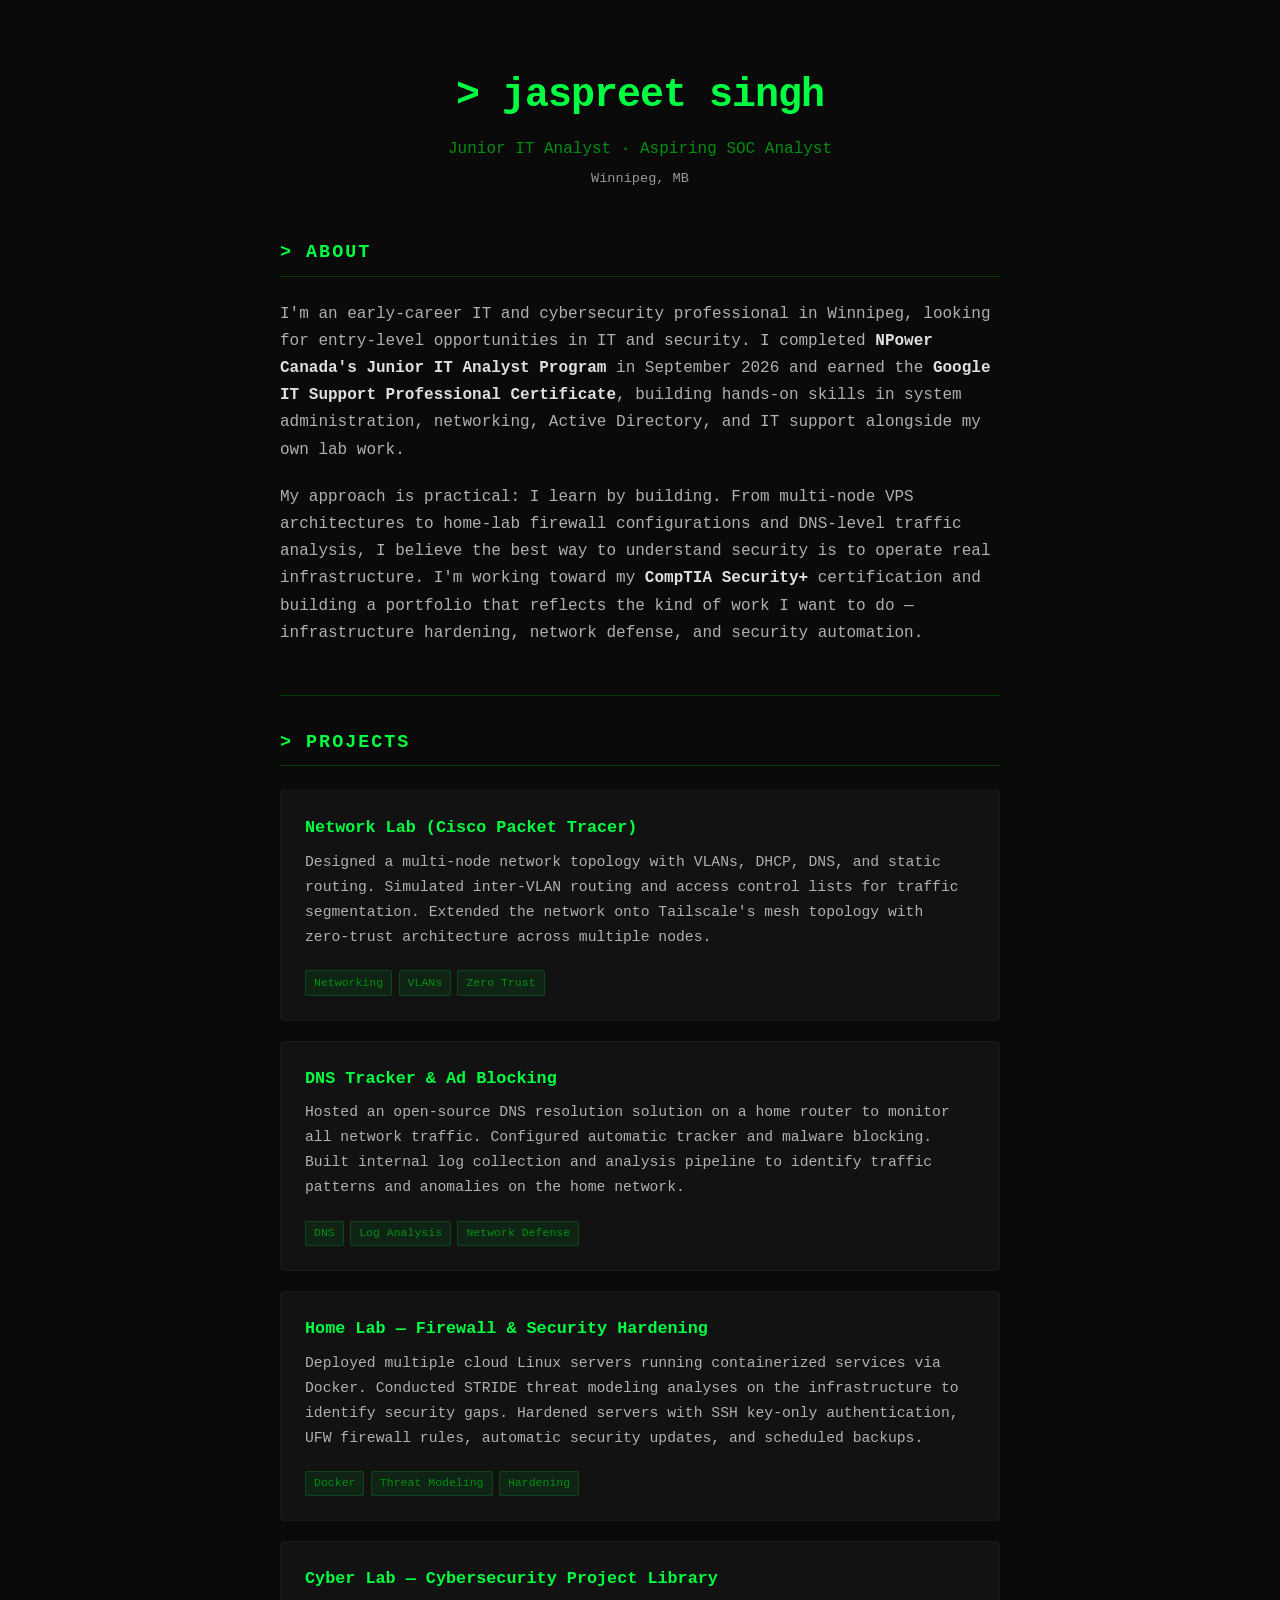
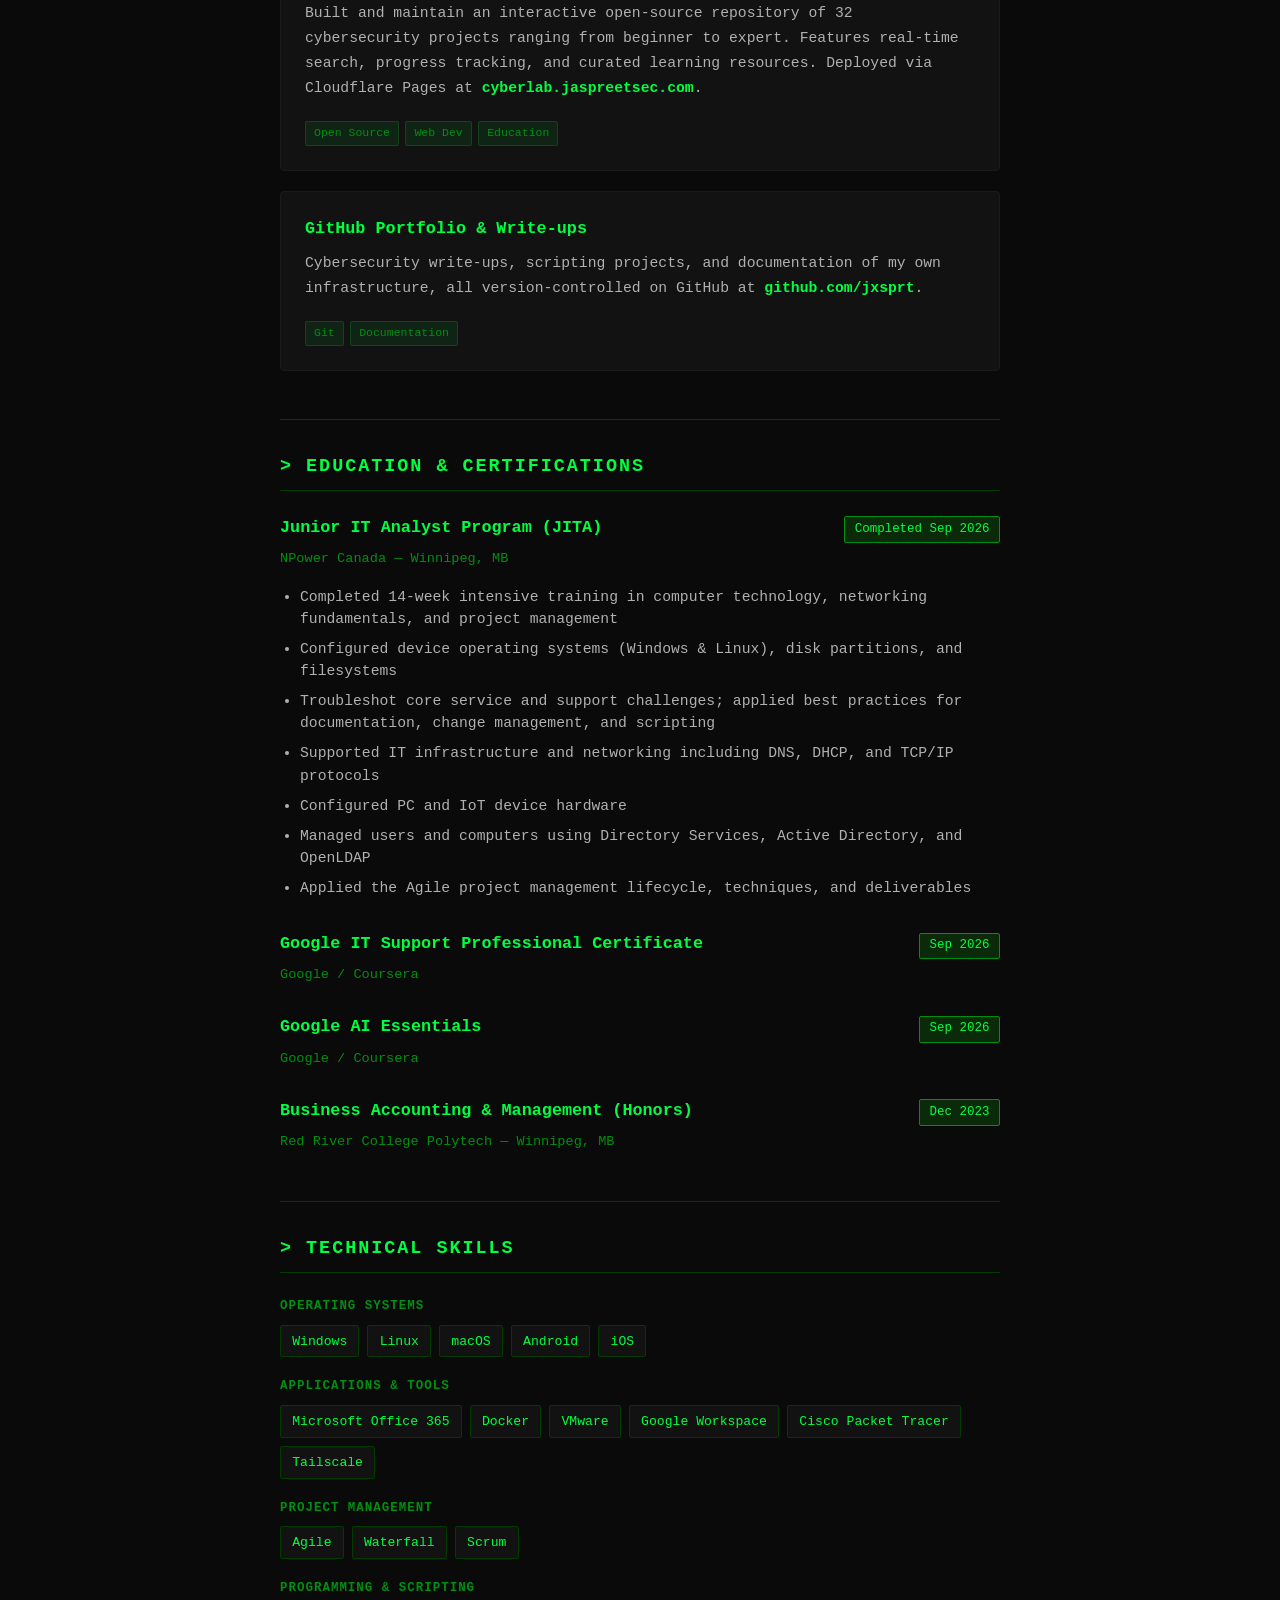
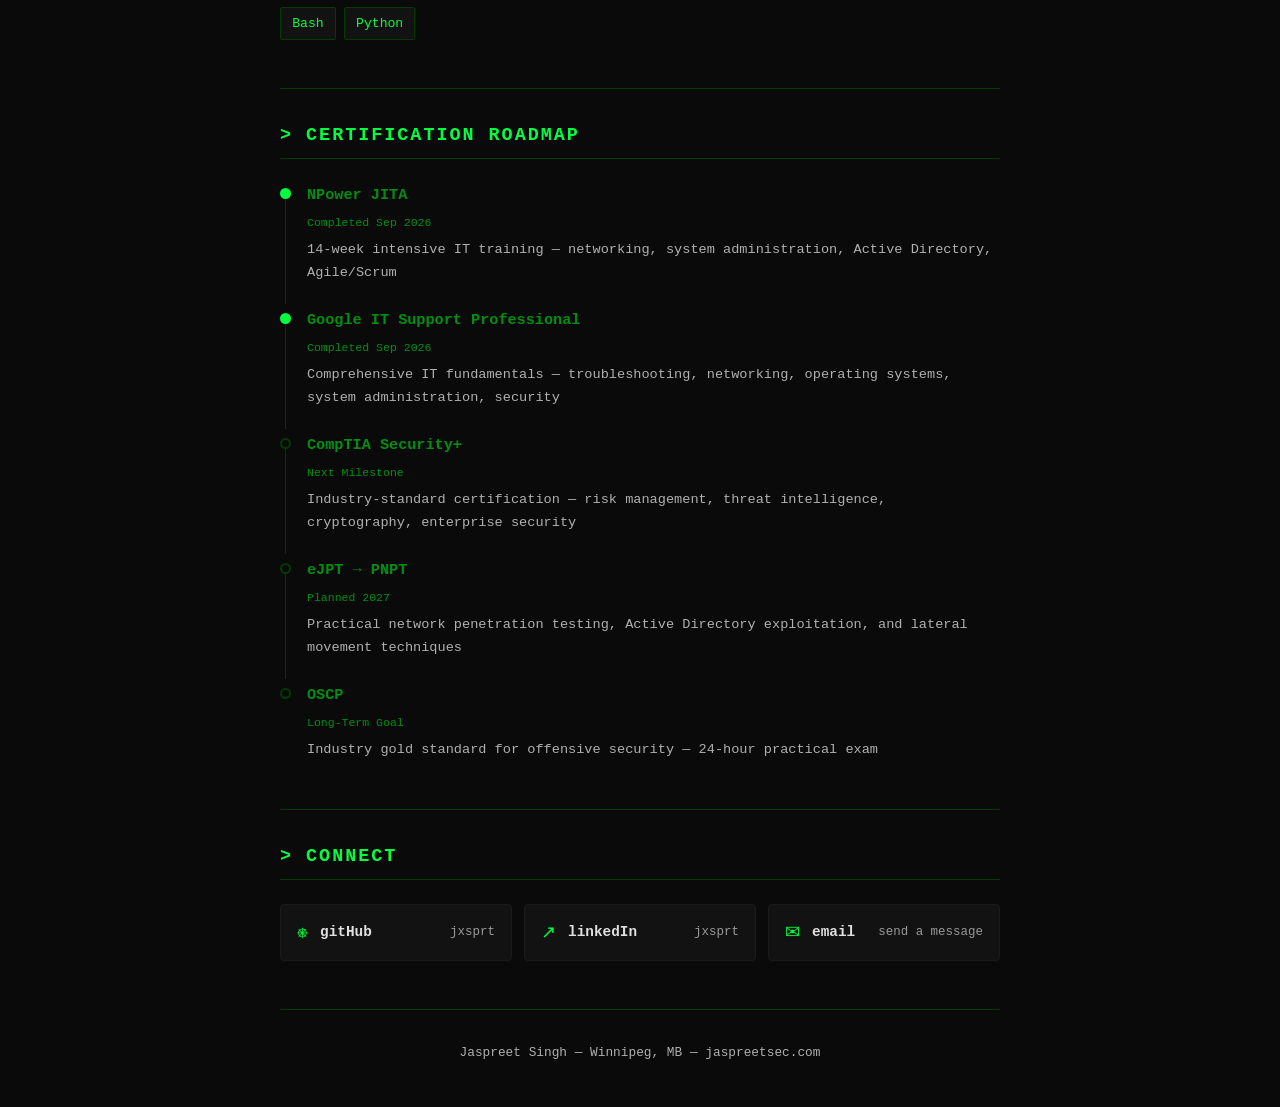
==== commit aff6aba2: "Move projects after About; make Completed badges green Co-Authored-By: Devin AI <158243242+devin-ai-" ====
--- a/index.html
+++ b/index.html
@@ -31,6 +31,62 @@
 
             <hr>
 
+            <!-- Projects -->
+            <section id="projects">
+                <h2>&gt; projects</h2>
+
+                <div class="project">
+                    <h3>Network Lab (Cisco Packet Tracer)</h3>
+                    <p>Designed a multi-node network topology with VLANs, DHCP, DNS, and static routing. Simulated inter-VLAN routing and access control lists for traffic segmentation. Extended the network onto Tailscale's mesh topology with zero-trust architecture across multiple nodes.</p>
+                    <div class="project-tags">
+                        <span class="tag">Networking</span>
+                        <span class="tag">VLANs</span>
+                        <span class="tag">Zero Trust</span>
+                    </div>
+                </div>
+
+                <div class="project">
+                    <h3>DNS Tracker & Ad Blocking</h3>
+                    <p>Hosted an open-source DNS resolution solution on a home router to monitor all network traffic. Configured automatic tracker and malware blocking. Built internal log collection and analysis pipeline to identify traffic patterns and anomalies on the home network.</p>
+                    <div class="project-tags">
+                        <span class="tag">DNS</span>
+                        <span class="tag">Log Analysis</span>
+                        <span class="tag">Network Defense</span>
+                    </div>
+                </div>
+
+                <div class="project">
+                    <h3>Home Lab — Firewall & Security Hardening</h3>
+                    <p>Deployed multiple cloud Linux servers running containerized services via Docker. Conducted STRIDE threat modeling analyses on the infrastructure to identify security gaps. Hardened servers with SSH key-only authentication, UFW firewall rules, automatic security updates, and scheduled backups.</p>
+                    <div class="project-tags">
+                        <span class="tag">Docker</span>
+                        <span class="tag">Threat Modeling</span>
+                        <span class="tag">Hardening</span>
+                    </div>
+                </div>
+
+                <div class="project">
+                    <h3>Cyber Lab — Cybersecurity Project Library</h3>
+                    <p>Built and maintain an interactive open-source repository of 32 cybersecurity projects ranging from beginner to expert. Features real-time search, progress tracking, and curated learning resources. Deployed via Cloudflare Pages at <a href="https://cyberlab.jaspreetsec.com" target="_blank" rel="noopener noreferrer" class="link">cyberlab.jaspreetsec.com</a>.</p>
+                    <div class="project-tags">
+                        <span class="tag">Open Source</span>
+                        <span class="tag">Web Dev</span>
+                        <span class="tag">Education</span>
+                    </div>
+                </div>
+
+                <div class="project">
+                    <h3>GitHub Portfolio & Write-ups</h3>
+                    <p>Cybersecurity write-ups, scripting projects, and documentation of my own infrastructure, all version-controlled on GitHub at <a href="https://github.com/jxsprt" target="_blank" rel="noopener noreferrer" class="link">github.com/jxsprt</a>.</p>
+                    <div class="project-tags">
+                        <span class="tag">Git</span>
+                        <span class="tag">Documentation</span>
+                    </div>
+                </div>
+            </section>
+
+            <hr>
+
             <!-- Education & Certifications -->
             <section id="education">
                 <h2>&gt; education &amp; certifications</h2>
@@ -120,62 +176,6 @@
                     <div class="skills-row">
                         <span class="skill-tag">Bash</span>
                         <span class="skill-tag">Python</span>
-                    </div>
-                </div>
-            </section>
-
-            <hr>
-
-            <!-- Projects -->
-            <section id="projects">
-                <h2>&gt; projects</h2>
-
-                <div class="project">
-                    <h3>Network Lab (Cisco Packet Tracer)</h3>
-                    <p>Designed a multi-node network topology with VLANs, DHCP, DNS, and static routing. Simulated inter-VLAN routing and access control lists for traffic segmentation. Extended the network onto Tailscale's mesh topology with zero-trust architecture across multiple nodes.</p>
-                    <div class="project-tags">
-                        <span class="tag">Networking</span>
-                        <span class="tag">VLANs</span>
-                        <span class="tag">Zero Trust</span>
-                    </div>
-                </div>
-
-                <div class="project">
-                    <h3>DNS Tracker & Ad Blocking</h3>
-                    <p>Hosted an open-source DNS resolution solution on a home router to monitor all network traffic. Configured automatic tracker and malware blocking. Built internal log collection and analysis pipeline to identify traffic patterns and anomalies on the home network.</p>
-                    <div class="project-tags">
-                        <span class="tag">DNS</span>
-                        <span class="tag">Log Analysis</span>
-                        <span class="tag">Network Defense</span>
-                    </div>
-                </div>
-
-                <div class="project">
-                    <h3>Home Lab — Firewall & Security Hardening</h3>
-                    <p>Deployed multiple cloud Linux servers running containerized services via Docker. Conducted STRIDE threat modeling analyses on the infrastructure to identify security gaps. Hardened servers with SSH key-only authentication, UFW firewall rules, automatic security updates, and scheduled backups.</p>
-                    <div class="project-tags">
-                        <span class="tag">Docker</span>
-                        <span class="tag">Threat Modeling</span>
-                        <span class="tag">Hardening</span>
-                    </div>
-                </div>
-
-                <div class="project">
-                    <h3>Cyber Lab — Cybersecurity Project Library</h3>
-                    <p>Built and maintain an interactive open-source repository of 32 cybersecurity projects ranging from beginner to expert. Features real-time search, progress tracking, and curated learning resources. Deployed via Cloudflare Pages at <a href="https://cyberlab.jaspreetsec.com" target="_blank" rel="noopener noreferrer" class="link">cyberlab.jaspreetsec.com</a>.</p>
-                    <div class="project-tags">
-                        <span class="tag">Open Source</span>
-                        <span class="tag">Web Dev</span>
-                        <span class="tag">Education</span>
-                    </div>
-                </div>
-
-                <div class="project">
-                    <h3>GitHub Portfolio & Write-ups</h3>
-                    <p>Cybersecurity write-ups, scripting projects, and documentation of my own infrastructure, all version-controlled on GitHub at <a href="https://github.com/jxsprt" target="_blank" rel="noopener noreferrer" class="link">github.com/jxsprt</a>.</p>
-                    <div class="project-tags">
-                        <span class="tag">Git</span>
-                        <span class="tag">Documentation</span>
                     </div>
                 </div>
             </section>
--- a/styles.css
+++ b/styles.css
@@ -99,7 +99,7 @@
 }
 .edu-status.active     { background: #0a2a0a; color: var(--terminal-green); border: 1px solid var(--dim-green); }
 .edu-status.in-progress { background: #1a1a0a; color: #d29922; border: 1px solid #d29922; }
-.edu-status.completed  { background: #0a0a1a; color: #58a6ff; border: 1px solid #58a6ff; }
+.edu-status.completed  { background: #0a2a0a; color: var(--terminal-green); border: 1px solid var(--dim-green); }
 
 /* ===== Skills ===== */
 .skill-category { margin-bottom: 1.25rem; }
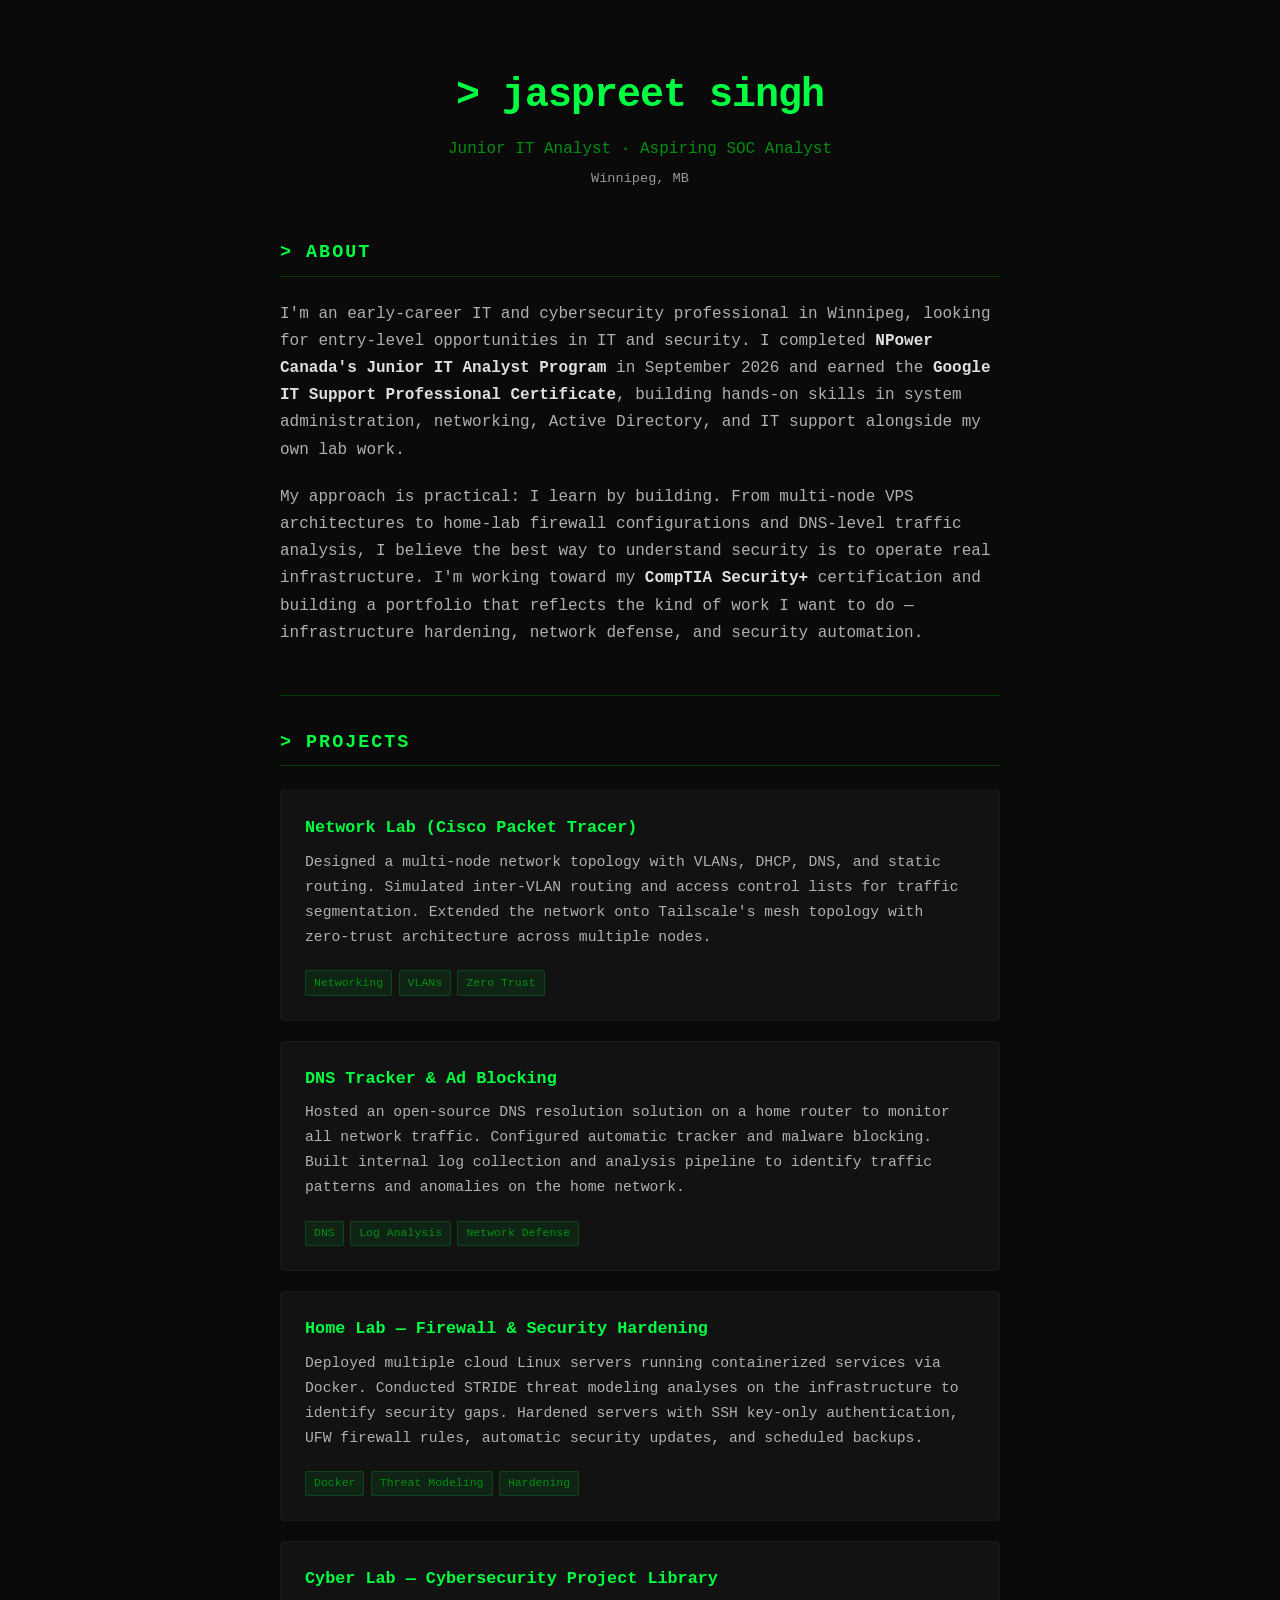
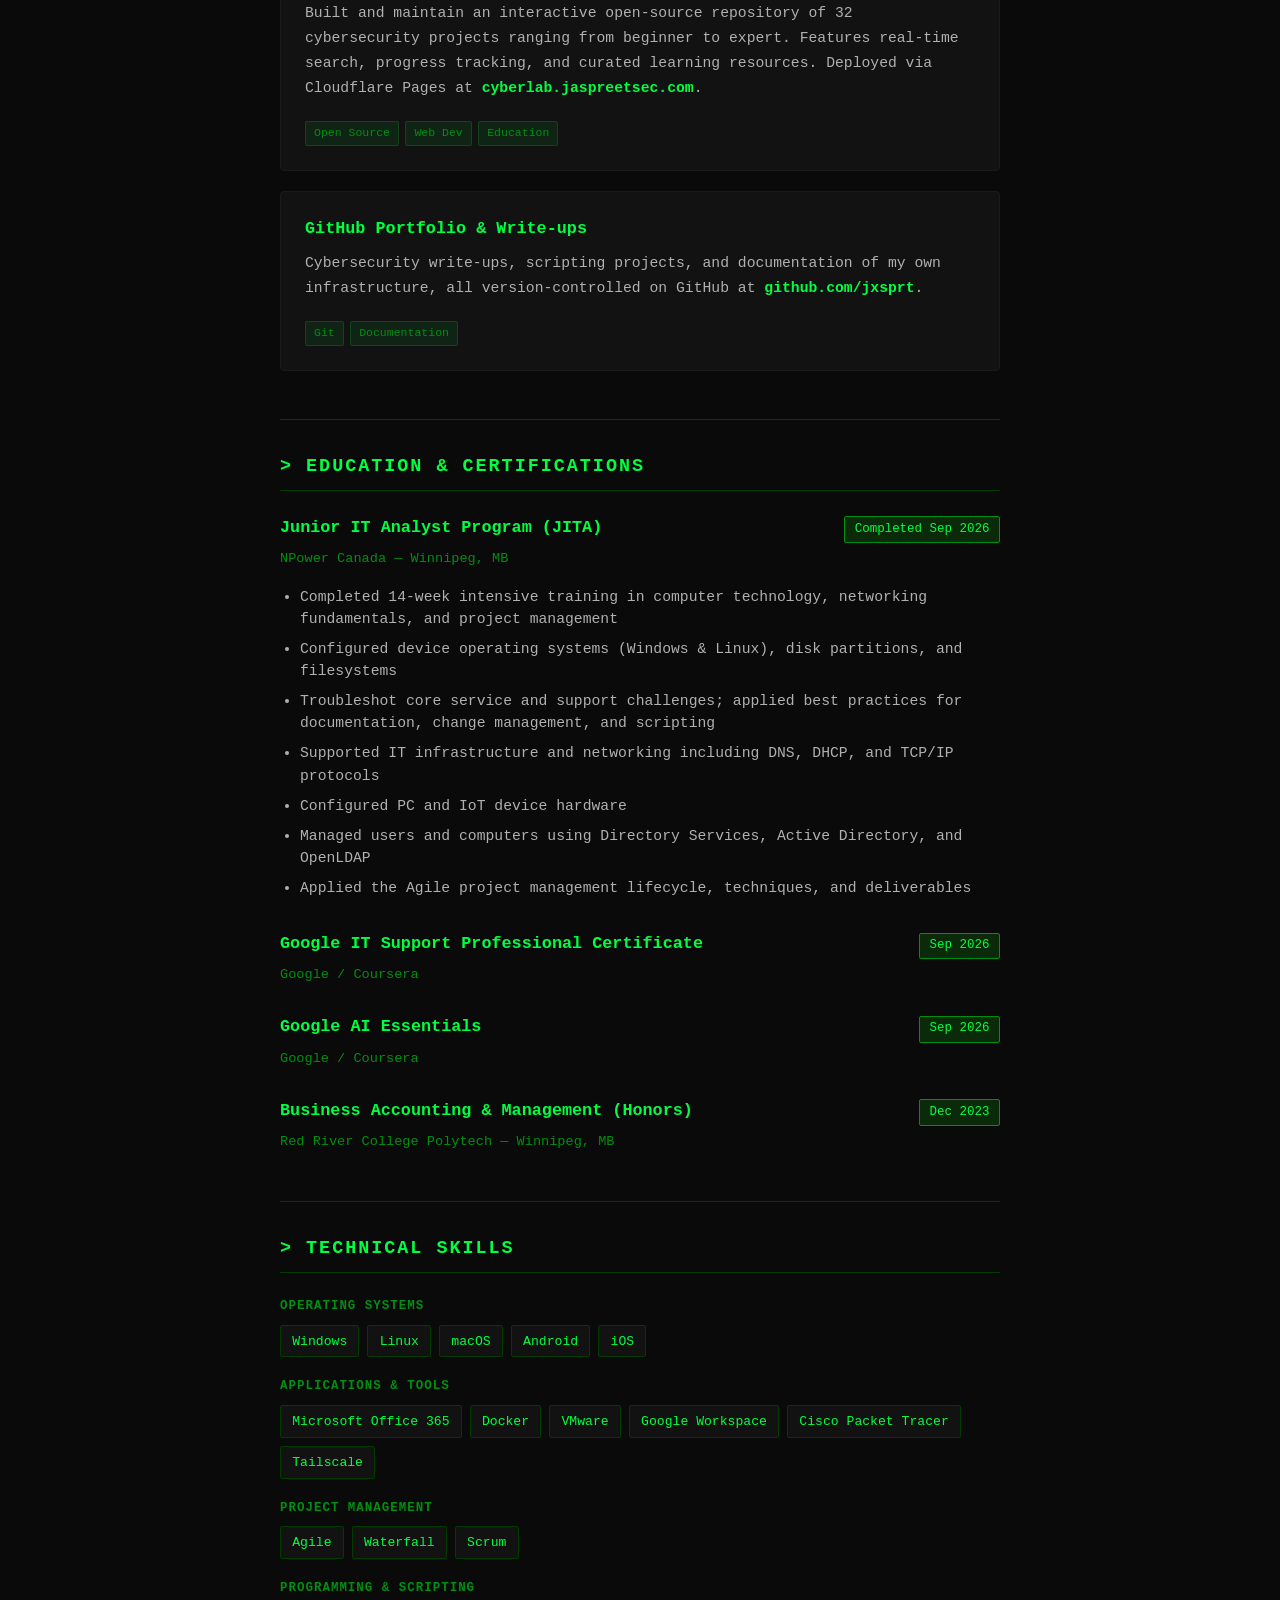
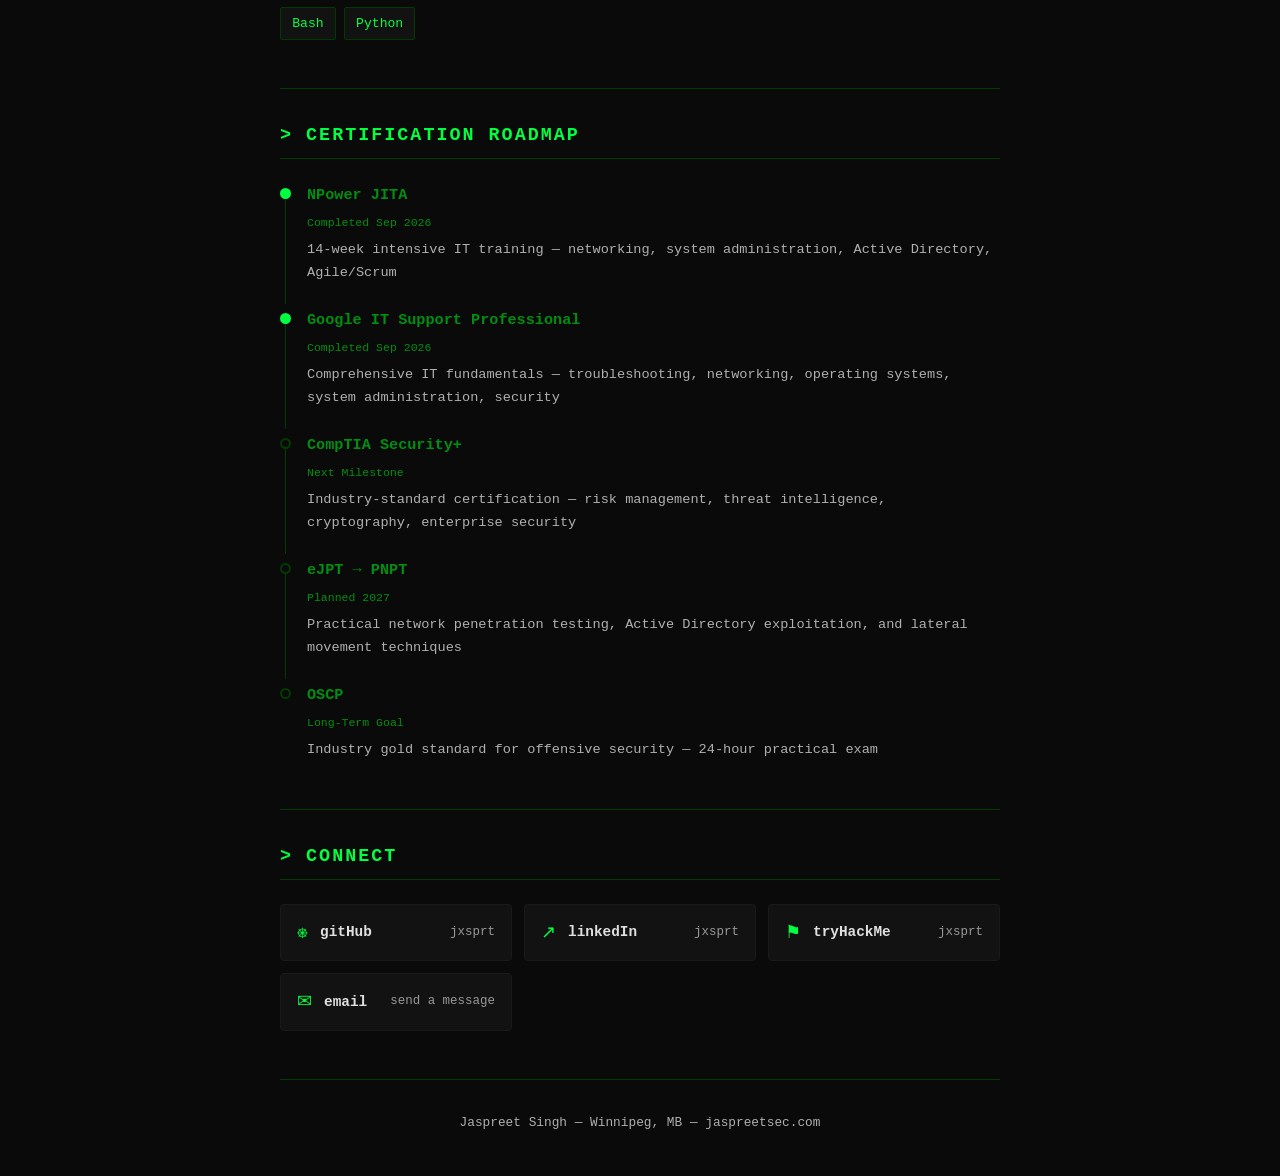
==== commit d5723f31: "Add TryHackMe (jxsprt) to Connect; use jxsprt handle in README Co-Authored-By: Devin AI <158243242+d" ====
--- a/index.html
+++ b/index.html
@@ -254,6 +254,11 @@
                         <span>linkedIn</span>
                         <span class="connect-handle">jxsprt</span>
                     </a>
+                    <a href="https://tryhackme.com/p/jxsprt" target="_blank" rel="noopener noreferrer" class="connect-link">
+                        <span class="connect-icon">&#x2691;</span>
+                        <span>tryHackMe</span>
+                        <span class="connect-handle">jxsprt</span>
+                    </a>
                     <a href="mailto:hello@jaspreetsec.com" class="connect-link">
                         <span class="connect-icon">&#x2709;</span>
                         <span>email</span>
